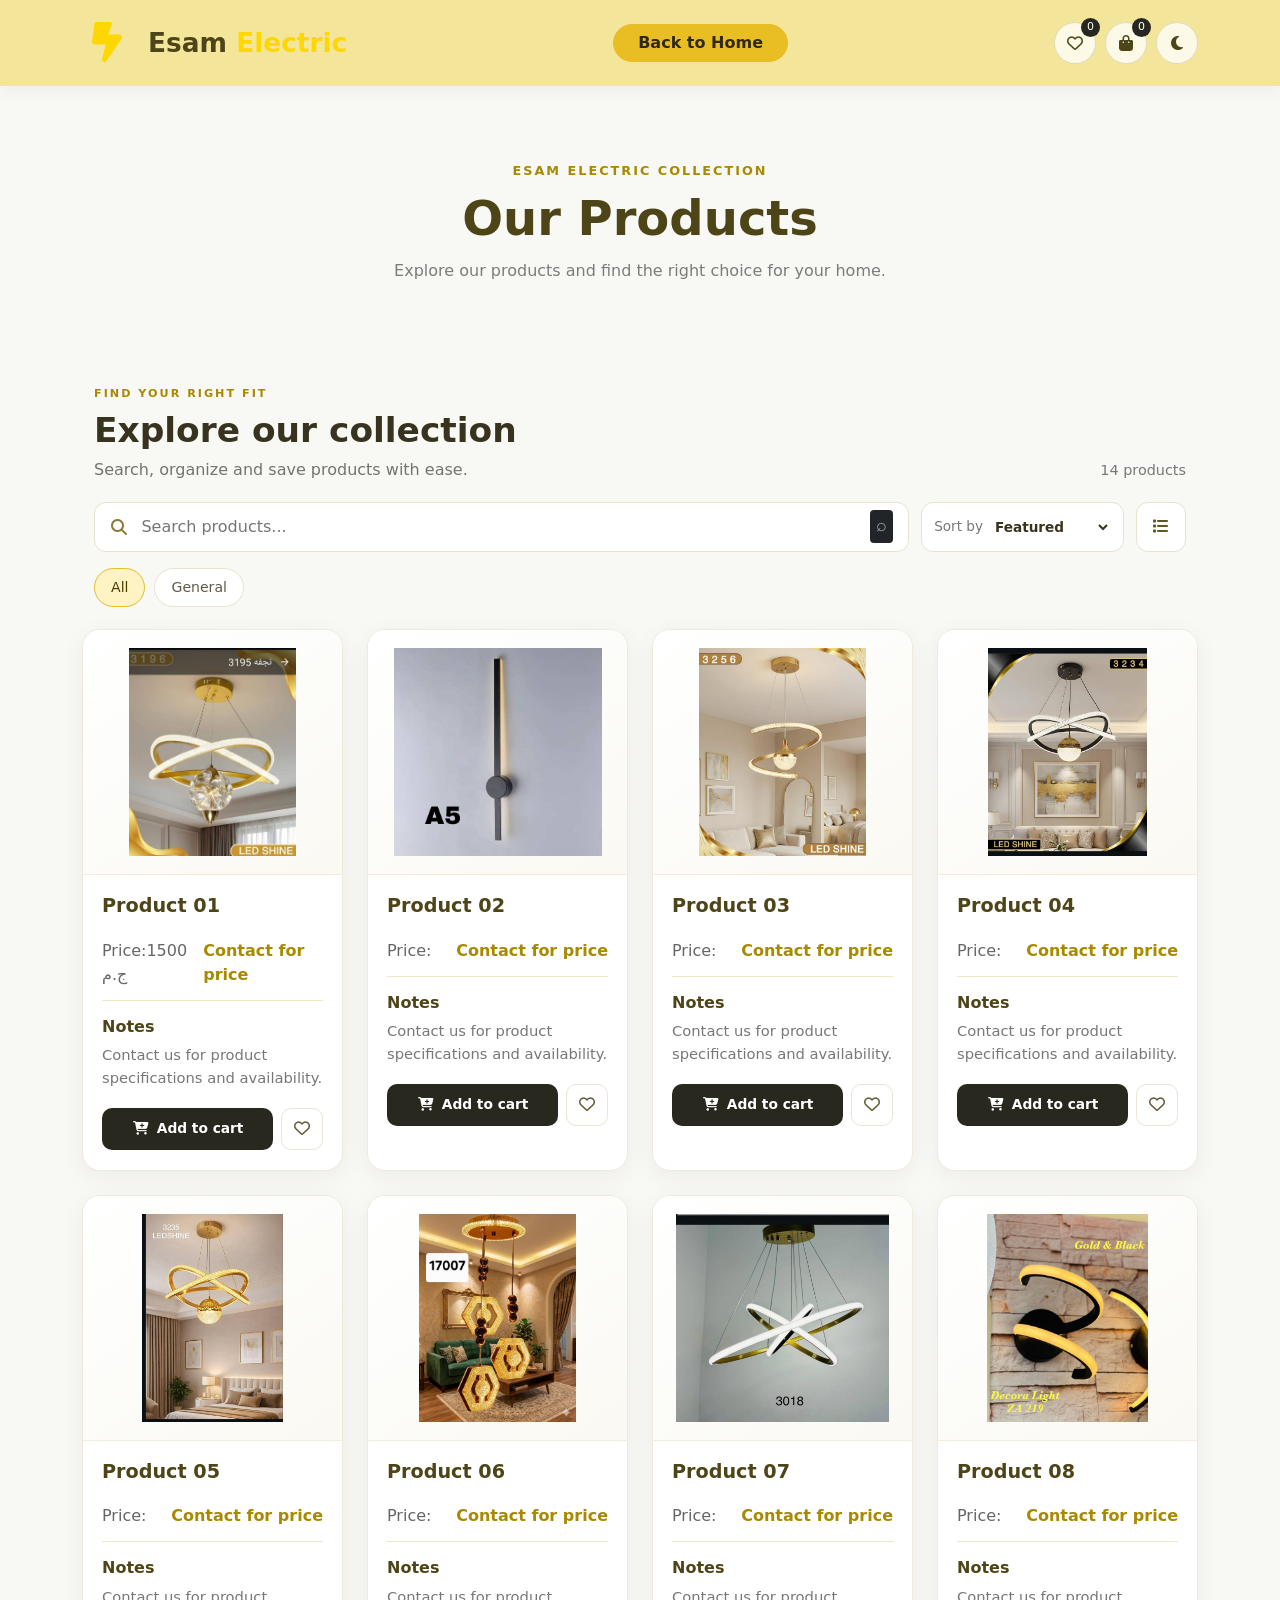
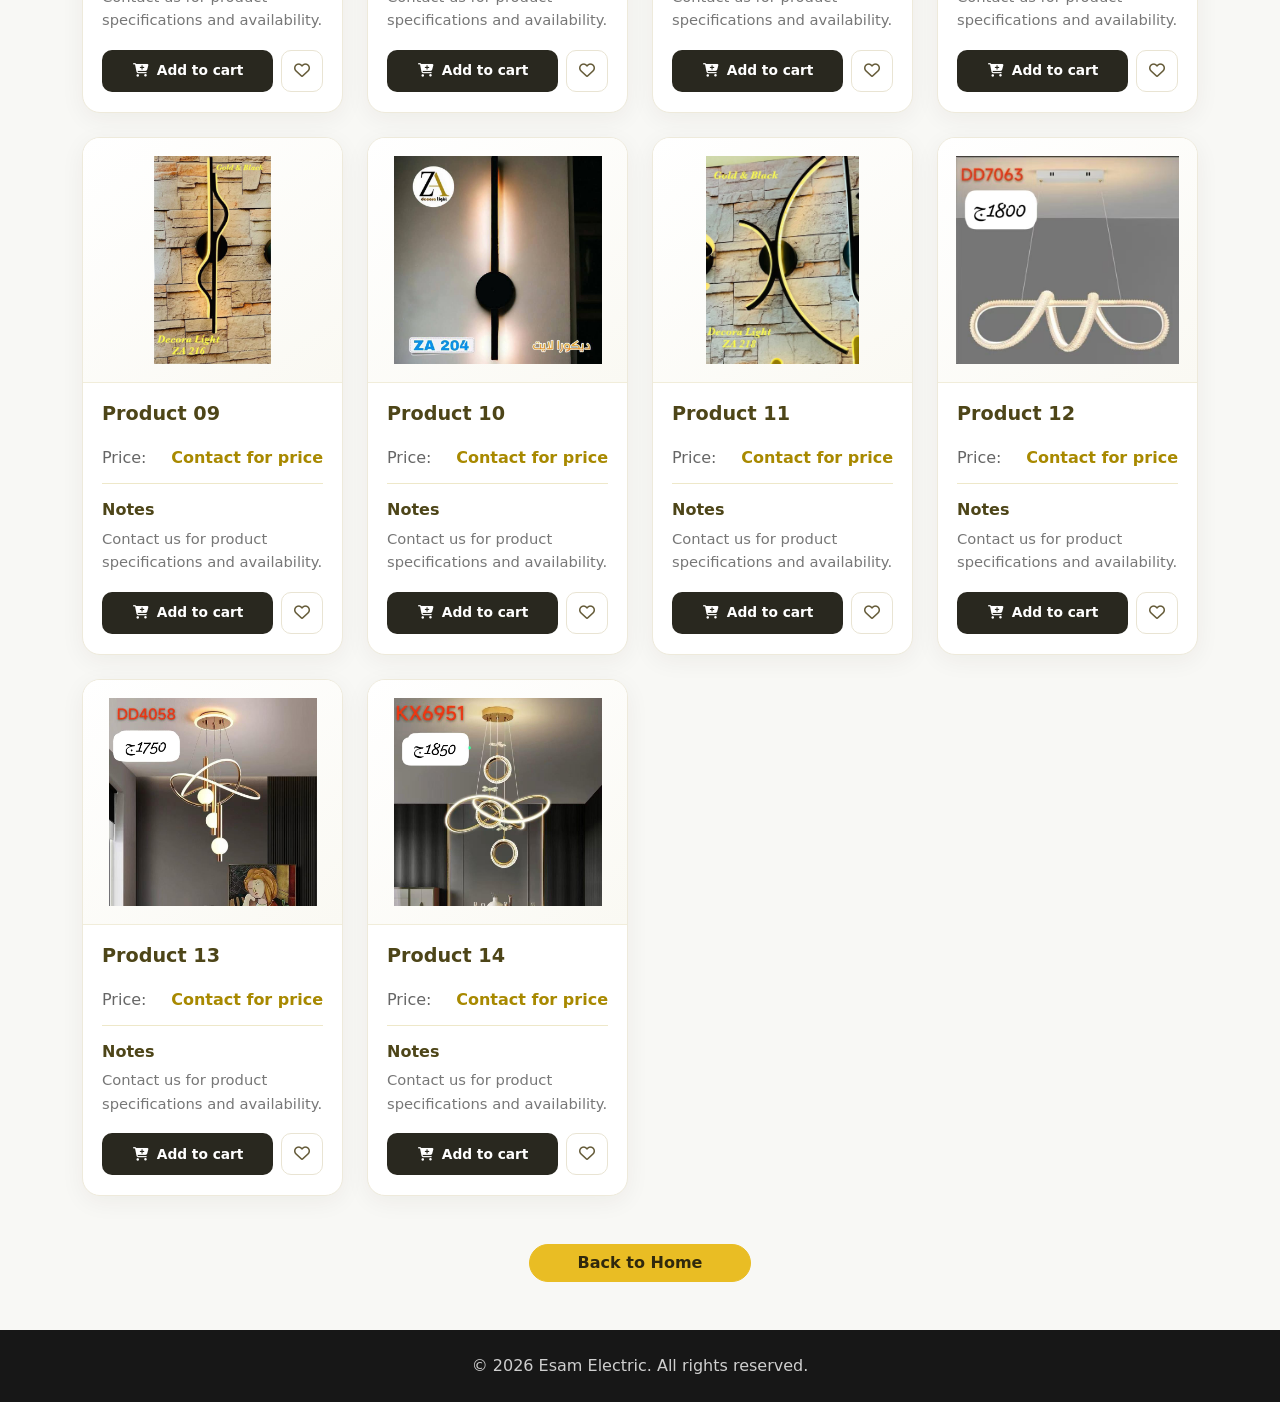
==== products.html @ c6c3c09d "Update product price for Product 01" ====
<!DOCTYPE html>

<html lang="en">

<head>
    <meta charset="utf-8" />
    <meta content="width=device-width, initial-scale=1.0" name="viewport" />
    <meta content="Browse the Esam Electric product collection. Search, sort, save and prepare an order enquiry."
        name="description" />
    <title>Products | Esam Electric</title>
    <link href="css/all.min.css" rel="stylesheet" />
    <link href="css/bootstrap.css" rel="stylesheet" />
    <link href="css/all.css" rel="stylesheet" />
    <link href="css/style.css" rel="stylesheet" />
    <link href="https://cdnjs.cloudflare.com/ajax/libs/font-awesome/6.5.0/css/all.min.css" rel="stylesheet" />
</head>

<body class="products-page">

    <nav class="navbar navbar-expand-lg">

        <div class="container">
            <a class="navbar-brand d-flex align-items-center" href="index.html">
                <i class="power fa-solid fa-bolt-lightning fa-2xl me-3"></i>
                <span class="brand-name">Esam <span class="electric">Electric</span></span>
            </a>
            <!-- بداية الزر (btn main-btn rounded-pill px-4 --><a class="btn main-btn rounded-pill px-4"
                href="index.html">Back to Home</a><!-- نهاية الزر (btn main-btn rounded-pill px-4 -->

        </div>

    </nav>

    <header class="products-header text-center">

        <div class="container">
            <p class="products-eyebrow">ESAM ELECTRIC COLLECTION</p>
            <h1>Our Products</h1>
            <p class="text-black-50 mb-0">Explore our products and find the right choice for your home.</p>

        </div>

    </header>

    <main class="container pb-5">

        <div class="row g-4">

            <div class="col-sm-6 col-lg-4 col-xl-3">

                <!-- بداية Product card: بطاقة منتج: تعرض صورة المنتج واسمه وتفاصيله، ومنها يستطيع العميل معاينة المنتج أو تنفيذ الإجراءات المتاحة له. -->
                <article class="product-card h-100">

                    <div class="product-image-wrap">

                        <img alt="Product 01" class="product-image" loading="lazy"
                            src="img/WhatsApp Image 2026-03-24 at 10.27.38 PM.jpeg" />


                    </div>

                    <div class="product-info">
                        <h2 class="product-name">Product 01</h2>
                        <p class="product-price"><span>Price:1500 ج.م</span> <strong>Contact for price</strong></p>

                        <div class="product-notes">
                            <h3>Notes</h3>
                            <p>Contact us for product specifications and availability.</p>

                        </div>

                    </div>

                </article><!-- نهاية Product card -->

            </div>

            <div class="col-sm-6 col-lg-4 col-xl-3">

                <!-- بداية Product card: بطاقة منتج: تعرض صورة المنتج واسمه وتفاصيله، ومنها يستطيع العميل معاينة المنتج أو تنفيذ الإجراءات المتاحة له. -->
                <article class="product-card h-100">

                    <div class="product-image-wrap">

                        <img alt="Product 02" class="product-image" loading="lazy"
                            src="img/WhatsApp Image 2026-03-24 at 10.27.39 PM.jpeg" />


                    </div>

                    <div class="product-info">
                        <h2 class="product-name">Product 02</h2>
                        <p class="product-price"><span>Price:</span> <strong>Contact for price</strong></p>

                        <div class="product-notes">
                            <h3>Notes</h3>
                            <p>Contact us for product specifications and availability.</p>

                        </div>

                    </div>

                </article><!-- نهاية Product card -->

            </div>

            <div class="col-sm-6 col-lg-4 col-xl-3">

                <!-- بداية Product card: بطاقة منتج: تعرض صورة المنتج واسمه وتفاصيله، ومنها يستطيع العميل معاينة المنتج أو تنفيذ الإجراءات المتاحة له. -->
                <article class="product-card h-100">

                    <div class="product-image-wrap">

                        <img alt="Product 03" class="product-image" loading="lazy"
                            src="img/WhatsApp Image 2026-03-24 at 10.27.43 PM.jpeg" />


                    </div>

                    <div class="product-info">
                        <h2 class="product-name">Product 03</h2>
                        <p class="product-price"><span>Price:</span> <strong>Contact for price</strong></p>

                        <div class="product-notes">
                            <h3>Notes</h3>
                            <p>Contact us for product specifications and availability.</p>

                        </div>

                    </div>

                </article><!-- نهاية Product card -->

            </div>

            <div class="col-sm-6 col-lg-4 col-xl-3">

                <!-- بداية Product card: بطاقة منتج: تعرض صورة المنتج واسمه وتفاصيله، ومنها يستطيع العميل معاينة المنتج أو تنفيذ الإجراءات المتاحة له. -->
                <article class="product-card h-100">

                    <div class="product-image-wrap">

                        <img alt="Product 04" class="product-image" loading="lazy"
                            src="img/WhatsApp Image 2026-03-24 at 10.27.44 PM (1).jpeg" />


                    </div>

                    <div class="product-info">
                        <h2 class="product-name">Product 04</h2>
                        <p class="product-price"><span>Price:</span> <strong>Contact for price</strong></p>

                        <div class="product-notes">
                            <h3>Notes</h3>
                            <p>Contact us for product specifications and availability.</p>

                        </div>

                    </div>

                </article><!-- نهاية Product card -->

            </div>

            <div class="col-sm-6 col-lg-4 col-xl-3">

                <!-- بداية Product card: بطاقة منتج: تعرض صورة المنتج واسمه وتفاصيله، ومنها يستطيع العميل معاينة المنتج أو تنفيذ الإجراءات المتاحة له. -->
                <article class="product-card h-100">

                    <div class="product-image-wrap">

                        <img alt="Product 05" class="product-image" loading="lazy"
                            src="img/WhatsApp Image 2026-03-24 at 10.27.44 PM.jpeg" />


                    </div>

                    <div class="product-info">
                        <h2 class="product-name">Product 05</h2>
                        <p class="product-price"><span>Price:</span> <strong>Contact for price</strong></p>

                        <div class="product-notes">
                            <h3>Notes</h3>
                            <p>Contact us for product specifications and availability.</p>

                        </div>

                    </div>

                </article><!-- نهاية Product card -->

            </div>

            <div class="col-sm-6 col-lg-4 col-xl-3">

                <!-- بداية Product card: بطاقة منتج: تعرض صورة المنتج واسمه وتفاصيله، ومنها يستطيع العميل معاينة المنتج أو تنفيذ الإجراءات المتاحة له. -->
                <article class="product-card h-100">

                    <div class="product-image-wrap">

                        <img alt="Product 06" class="product-image" loading="lazy"
                            src="img/WhatsApp Image 2026-03-24 at 10.27.45 PM.jpeg" />


                    </div>

                    <div class="product-info">
                        <h2 class="product-name">Product 06</h2>
                        <p class="product-price"><span>Price:</span> <strong>Contact for price</strong></p>

                        <div class="product-notes">
                            <h3>Notes</h3>
                            <p>Contact us for product specifications and availability.</p>

                        </div>

                    </div>

                </article><!-- نهاية Product card -->

            </div>

            <div class="col-sm-6 col-lg-4 col-xl-3">

                <!-- بداية Product card: بطاقة منتج: تعرض صورة المنتج واسمه وتفاصيله، ومنها يستطيع العميل معاينة المنتج أو تنفيذ الإجراءات المتاحة له. -->
                <article class="product-card h-100">

                    <div class="product-image-wrap">

                        <img alt="Product 07" class="product-image" loading="lazy"
                            src="img/WhatsApp Image 2026-03-24 at 10.27.47 PM.jpeg" />


                    </div>

                    <div class="product-info">
                        <h2 class="product-name">Product 07</h2>
                        <p class="product-price"><span>Price:</span> <strong>Contact for price</strong></p>

                        <div class="product-notes">
                            <h3>Notes</h3>
                            <p>Contact us for product specifications and availability.</p>

                        </div>

                    </div>

                </article><!-- نهاية Product card -->

            </div>

            <div class="col-sm-6 col-lg-4 col-xl-3">

                <!-- بداية Product card: بطاقة منتج: تعرض صورة المنتج واسمه وتفاصيله، ومنها يستطيع العميل معاينة المنتج أو تنفيذ الإجراءات المتاحة له. -->
                <article class="product-card h-100">

                    <div class="product-image-wrap">

                        <img alt="Product 08" class="product-image" loading="lazy"
                            src="img/WhatsApp Image 2026-03-24 at 10.27.49 PM.jpeg" />


                    </div>

                    <div class="product-info">
                        <h2 class="product-name">Product 08</h2>
                        <p class="product-price"><span>Price:</span> <strong>Contact for price</strong></p>

                        <div class="product-notes">
                            <h3>Notes</h3>
                            <p>Contact us for product specifications and availability.</p>

                        </div>

                    </div>

                </article><!-- نهاية Product card -->

            </div>

            <div class="col-sm-6 col-lg-4 col-xl-3">

                <!-- بداية Product card: بطاقة منتج: تعرض صورة المنتج واسمه وتفاصيله، ومنها يستطيع العميل معاينة المنتج أو تنفيذ الإجراءات المتاحة له. -->
                <article class="product-card h-100">

                    <div class="product-image-wrap">

                        <img alt="Product 09" class="product-image" loading="lazy"
                            src="img2/WhatsApp Image 2026-04-14 at 8.00.44 PM.jpeg" />


                    </div>

                    <div class="product-info">
                        <h2 class="product-name">Product 09</h2>
                        <p class="product-price"><span>Price:</span> <strong>Contact for price</strong></p>

                        <div class="product-notes">
                            <h3>Notes</h3>
                            <p>Contact us for product specifications and availability.</p>

                        </div>

                    </div>

                </article><!-- نهاية Product card -->

            </div>

            <div class="col-sm-6 col-lg-4 col-xl-3">

                <!-- بداية Product card: بطاقة منتج: تعرض صورة المنتج واسمه وتفاصيله، ومنها يستطيع العميل معاينة المنتج أو تنفيذ الإجراءات المتاحة له. -->
                <article class="product-card h-100">

                    <div class="product-image-wrap">

                        <img alt="Product 10" class="product-image" loading="lazy"
                            src="img2/WhatsApp Image 2026-04-14 at 8.00.45 PM.jpeg" />


                    </div>

                    <div class="product-info">
                        <h2 class="product-name">Product 10</h2>
                        <p class="product-price"><span>Price:</span> <strong>Contact for price</strong></p>

                        <div class="product-notes">
                            <h3>Notes</h3>
                            <p>Contact us for product specifications and availability.</p>

                        </div>

                    </div>

                </article><!-- نهاية Product card -->

            </div>

            <div class="col-sm-6 col-lg-4 col-xl-3">

                <!-- بداية Product card: بطاقة منتج: تعرض صورة المنتج واسمه وتفاصيله، ومنها يستطيع العميل معاينة المنتج أو تنفيذ الإجراءات المتاحة له. -->
                <article class="product-card h-100">

                    <div class="product-image-wrap">

                        <img alt="Product 11" class="product-image" loading="lazy"
                            src="img2/WhatsApp Image 2026-04-14 at 8.00.46 PM.jpeg" />


                    </div>

                    <div class="product-info">
                        <h2 class="product-name">Product 11</h2>
                        <p class="product-price"><span>Price:</span> <strong>Contact for price</strong></p>

                        <div class="product-notes">
                            <h3>Notes</h3>
                            <p>Contact us for product specifications and availability.</p>

                        </div>

                    </div>

                </article><!-- نهاية Product card -->

            </div>

            <div class="col-sm-6 col-lg-4 col-xl-3">

                <!-- بداية Product card: بطاقة منتج: تعرض صورة المنتج واسمه وتفاصيله، ومنها يستطيع العميل معاينة المنتج أو تنفيذ الإجراءات المتاحة له. -->
                <article class="product-card h-100">

                    <div class="product-image-wrap">

                        <img alt="Product 12" class="product-image" loading="lazy"
                            src="img2/WhatsApp Image 2026-04-24 at 6.48.44 PM.jpeg" />


                    </div>

                    <div class="product-info">
                        <h2 class="product-name">Product 12</h2>
                        <p class="product-price"><span>Price:</span> <strong>Contact for price</strong></p>

                        <div class="product-notes">
                            <h3>Notes</h3>
                            <p>Contact us for product specifications and availability.</p>

                        </div>

                    </div>

                </article><!-- نهاية Product card -->

            </div>

            <div class="col-sm-6 col-lg-4 col-xl-3">

                <!-- بداية Product card: بطاقة منتج: تعرض صورة المنتج واسمه وتفاصيله، ومنها يستطيع العميل معاينة المنتج أو تنفيذ الإجراءات المتاحة له. -->
                <article class="product-card h-100">

                    <div class="product-image-wrap">

                        <img alt="Product 13" class="product-image" loading="lazy"
                            src="img2/WhatsApp Image 2026-04-24 at 6.48.45 PM.jpeg" />


                    </div>

                    <div class="product-info">
                        <h2 class="product-name">Product 13</h2>
                        <p class="product-price"><span>Price:</span> <strong>Contact for price</strong></p>

                        <div class="product-notes">
                            <h3>Notes</h3>
                            <p>Contact us for product specifications and availability.</p>

                        </div>

                    </div>

                </article><!-- نهاية Product card -->

            </div>

            <div class="col-sm-6 col-lg-4 col-xl-3">

                <!-- بداية Product card: بطاقة منتج: تعرض صورة المنتج واسمه وتفاصيله، ومنها يستطيع العميل معاينة المنتج أو تنفيذ الإجراءات المتاحة له. -->
                <article class="product-card h-100">

                    <div class="product-image-wrap">

                        <img alt="Product 14" class="product-image" loading="lazy"
                            src="img2/WhatsApp Image 2026-04-24 at 6.48.46 PM.jpeg" />


                    </div>

                    <div class="product-info">
                        <h2 class="product-name">Product 14</h2>
                        <p class="product-price"><span>Price:</span> <strong>Contact for price</strong></p>

                        <div class="product-notes">
                            <h3>Notes</h3>
                            <p>Contact us for product specifications and availability.</p>

                        </div>

                    </div>

                </article><!-- نهاية Product card -->

            </div>

        </div>

        <div class="text-center mt-5">
            <!-- START Button: btn main-btn rounded-pill px-5 --><a class="btn main-btn rounded-pill px-5"
                href="index.html">Back to
                Home</a><!-- END Button: btn main-btn rounded-pill px-5): زر الرجوع إلى الصفحة الرئيسية.) -->

        </div>

    </main>

    <footer class="products-footer text-center py-4">
        <p class="mb-0">© 2026 Esam Electric. All rights reserved.</p>

    </footer>
    <script src="js/store-config.js"></script>
    <script src="js/script.js"></script>
</body>

</html>
---- css/style.css ----
/* PROJECT STYLE GUIDE
   ملف التنسيقات الرئيسي للموقع.
   - ألوان وخطوط عامة: ابحث عن :root و body.
   - كل مجموعة selectors تالية تنسق الجزء الموضح في التعليق السابق لها.
   - تعديلات المقاسات والشاشات المختلفة موجودة داخل قواعد @media في نهاية الملف غالباً.
   - اترك ملفات Bootstrap كما هي، وضع تعديلات المشروع هنا لتسهيل صيانتها.
*/

.electric
{
   
    color: gold;
}
.body
{
    height: 1000vh;
}
/* NAVBAR: تنسيق شريط التنقل والقائمة */
.navbar
{
    background-color: rgb(243, 230, 155);
    padding: 12px 0;
}
.navbar .container-fluid {
    align-items: center;
}
.navbar h1 {
    margin-bottom: 0;
}

.hero-brand .power {
    color: gold;
}

.hero-brand h1 {
    color: rgb(77, 69, 24);
    font-size: 2rem;
    font-weight: 700;
}
.navbar .nav-item .nav-link
{
    color:rgb(77, 69, 24);
    
}
.navbar .nav-item .nav-link:focus,
.navbar .nav-item .nav-link:hover
{
    color: goldenrod;
   
}
.power
{
    color: gold;
}
.searchicon
{
    color:  rgb(77, 69, 24);;
}
.btn
{
    background-color: gold;
    color: rgb(77, 69, 24);
}
.section1
{
    height: 400px;
    background-color:#e9ecef;
}
/* HERO: واجهة الترحيب الرئيسية */
.samartHome
{
    
}
.main-title::after{
content: ' ';
width: 120px;
height: 2px;
background-color: gold;
position: absolute;
bottom: -20px;
left:50%;
transform: translateX(-50%);
}
.section3 .icon-holder {
    height: 200px;
}

.section3 .icon-holder .number,
.section3 .icon-holder .icon {
    left: 50%;
    transform: translateX(-50%);
}

.section3 .icon-holder .number {
    font-size: 12rem;
    color: #eff7fa;
    z-index: 1;
}

.section3 .icon-holder .icon {
    z-index: 2;
    color: gold;
}
.section3 h4{
    color: gold;
}
.work
{
    background-color:whitesmoke;
}
.work ul li a {
    text-decoration: none;
    color: black;
    padding: 10px 20px;
    display: inline-block;
    border-radius: 20px;
    transition: 0.3s;
}

.work ul li a:hover,
.work ul li a:focus {
    background-color: gold;
    color: black;
}
.work .box
{
    padding: 5px;
    overflow: hidden;
    position: relative;
    
}
.work .box img {
    width: 50%;
    height: auto;
}
.work .box::before
{
    content: attr(data-work);
    position: absolute;
    width: calc(100% - 10px);
    height:calc(100% - 10px) ;
    background-color:rgba(255, 217, 0, 0.608) ;
    display: flex;
    justify-content: center;
    align-items: center;
    font-weight: bold;
    color: white;
    font-size: 1.5rem;
    transition: 0.3s;
    transform:translateX(calc(-100% - 5px)) ;
}
.work .box:hover::before
{
    transform:translateX(0) ;
}
.readMore .btn
{
    width: 200px;
}
.stuff .description
{
max-width: 500px;
}
/* OUR TEAM: قسم فريق العمل وكروت الأعضاء */
.ourTeam {
    background: linear-gradient(180deg, #f7f8fa 0%, #e9ecef 100%);
}
.team-eyebrow {
    display: inline-block;
    margin-bottom: 12px;
    color: #9a7b00;
    font-size: .75rem;
    font-weight: 800;
    letter-spacing: 2px;
}
.ourTeam h2 { color: #292929; font-size: clamp(1.8rem, 4vw, 2.5rem); }
.team-intro { max-width: 620px; margin-left: auto; margin-right: auto; }
/* TEAM CARD: تفاصيل بطاقة كل عضو في الفريق */
.team-card {
    overflow: hidden;
    height: 100%;
    background: #fff;
    border: 1px solid rgba(77, 69, 24, .10);
    border-radius: 20px;
    box-shadow: 0 12px 35px rgba(20, 25, 35, .08);
    transition: transform .25s ease, box-shadow .25s ease;
}
.team-card:hover { transform: translateY(-6px); box-shadow: 0 18px 42px rgba(20, 25, 35, .13); }
.team-photo-wrap { height: 230px; display: flex; align-items: center; justify-content: center; padding: 22px 22px 0; background: linear-gradient(135deg, #fff8d8, #f1f3f5); }
.team-photo { width: 178px; height: 178px; object-fit: cover; object-position: center top; border: 6px solid #fff; border-radius: 50%; box-shadow: 0 6px 22px rgba(0,0,0,.12); }
.team-card-body { padding: 24px 24px 28px; }
.team-role { display: inline-block; margin-bottom: 10px; color: #9a7b00; font-size: .68rem; font-weight: 800; letter-spacing: 1.3px; }
.team-card h3 { margin: 0 0 10px; color: #252525; font-size: 1.45rem; font-weight: 750; }
.team-card p { min-height: 48px; margin: 0 auto 20px; color: #747982; line-height: 1.7; font-size: .94rem; }
.team-whatsapp-btn { display: inline-flex; align-items: center; justify-content: center; gap: 9px; width: 100%; max-width: 245px; padding: 12px 18px; border-radius: 999px; background: #20b85a; color: #fff; font-weight: 700; text-decoration: none; transition: background .2s ease, transform .2s ease; }
.team-whatsapp-btn:hover, .team-whatsapp-btn:focus { background: #159447; color: #fff; transform: translateY(-2px); }
.team-whatsapp-btn i { font-size: 1.15rem; }
/* RESPONSIVE RULES: قواعد تغيير التخطيط والمقاسات حسب حجم الشاشة */
@media (max-width: 575.98px) {
    .team-photo-wrap { height: 205px; }
    .team-photo { width: 155px; height: 155px; }
    .team-card-body { padding: 21px 18px 24px; }
    .team-card p { min-height: 0; }
}
.project
{
    background-color: #eff7fa;
}
.project span
{
   color: gold;
}
/* FOOTER: تنسيق تذييل الموقع */
.footer
{
    background-color: black;
}
.links ul li a {
    text-decoration: none;
    color: #7e7e86;
    padding: 10px 20px;
    display: inline-block;
    border-radius: 20px;
    transition: 0.3s;
}
.links ul li a:hover,
.links ul li a:focus {
    background-color: gold;
    color: black;
}

/* Products page */
.products-page {
    min-height: 100vh;
    background: #f8f8f5;
}
.products-page .navbar {
    background: #f3e69b;
    padding: 18px 0;
}
.products-page .navbar-brand {
    color: rgb(77, 69, 24);
    text-decoration: none;
}
.products-page .brand-name {
    font-size: 1.65rem;
    font-weight: 700;
}
.products-header {
    padding: 75px 0 55px;
}
.products-eyebrow {
    color: #a88900;
    font-size: .8rem;
    font-weight: 700;
    letter-spacing: 2px;
    margin-bottom: 10px;
}
.products-header h1 {
    color: #4d4518;
    font-size: clamp(2rem, 5vw, 3rem);
    font-weight: 700;
    margin-bottom: 12px;
}
/* PRODUCT CARDS: شكل كارت المنتج والصورة والمعلومات */
.product-card {
    overflow: hidden;
    background: #fff;
    border: 1px solid #eee8c9;
    border-radius: 16px;
    box-shadow: 0 5px 18px rgba(77, 69, 24, .07);
    transition: transform .25s ease, box-shadow .25s ease;
}
.product-card:hover {
    transform: translateY(-5px);
    box-shadow: 0 12px 25px rgba(77, 69, 24, .13);
}
.product-image-wrap {
    height: 235px;
    display: flex;
    align-items: center;
    justify-content: center;
    padding: 12px;
    background: #fff;
    border-bottom: 1px solid #f1edda;
}
.product-image {
    width: 100%;
    height: 100%;
    object-fit: contain;
}
.product-info {
    padding: 20px;
}
.product-name {
    color: #4d4518;
    font-size: 1.2rem;
    font-weight: 700;
    margin-bottom: 15px;
}
.product-price {
    display: flex;
    justify-content: space-between;
    gap: 10px;
    padding-bottom: 13px;
    border-bottom: 1px solid #eee8c9;
    color: #666;
}
.product-price strong {
    color: #a88900;
}
.product-notes h3 {
    color: #4d4518;
    font-size: 1rem;
    font-weight: 700;
    margin-bottom: 7px;
}
.product-notes p {
    color: #777;
    font-size: .92rem;
    line-height: 1.6;
    margin-bottom: 0;
    min-height: 45px;
}
.products-footer {
    color: #cfcfcf;
    background: #171717;
}
@media (max-width: 575.98px) {
    .products-header { padding: 55px 0 40px; }
    .product-image-wrap { height: 220px; }
}


/* Keep the homepage products section visible below the fixed navbar. */
#Home {
    scroll-margin-top: 105px;
}


/* Footer social contact buttons */
.footer-social-buttons {
    display: flex;
    flex-direction: column;
    align-items: center;
    gap: 12px;
    margin-left: 3rem;
}
.footer-social-button {
    width: 250px;
    min-height: 48px;
    display: flex;
    align-items: center;
    justify-content: center;
    gap: 10px;
    padding: 10px 16px;
    border-radius: 999px;
    color: #fff;
    font-weight: 600;
    text-decoration: none;
    text-transform: uppercase;
    transition: filter .2s ease, transform .2s ease;
}
.footer-social-button:hover,
.footer-social-button:focus {
    color: #fff;
    filter: brightness(.92);
    transform: translateY(-1px);
}
.facebook-button { background-color: #1877F2; }
.whatsapp-button { background-color: #25D366; }
@media (max-width: 767.98px) {
    .footer-social-buttons { margin-left: 0; align-items: center; }
}


/* Electrical Man directory tables */
/* ELECTRICIAN DIRECTORY: جدول دليل الكهربائيين */
.electrical-directory-section {
    background: linear-gradient(180deg, #fffdf2 0%, #f7f8fa 100%);
}
.directory-heading h1,
.directory-heading h2 {
    color: #4d4518;
    font-weight: 800;
    margin: 10px 0;
}
.directory-heading h1 { font-size: clamp(2rem, 5vw, 2.8rem); }
.directory-heading h2 { font-size: clamp(1.8rem, 4vw, 2.4rem); }
.directory-heading p { color: #777; margin-bottom: 0; }
.directory-kicker {
    display: inline-block;
    color: #a88900;
    font-size: .76rem;
    font-weight: 800;
    letter-spacing: 1.8px;
}
.directory-table-wrap {
    max-width: 1000px;
    margin: 0 auto;
    overflow: hidden;
    background: #fff;
    border: 1px solid #eee6bf;
    border-radius: 16px;
    box-shadow: 0 10px 28px rgba(77, 69, 24, .08);
}
.electrical-table { min-width: 650px; }
.electrical-table thead th {
    padding: 17px 22px;
    background: #4d4518;
    color: #fff;
    border: 0;
    font-size: .9rem;
    letter-spacing: .4px;
}
.electrical-table tbody td {
    padding: 16px 22px;
    color: #555;
    border-color: #f0eddc;
    vertical-align: middle;
}
.electrical-table tbody tr:nth-child(even) { background: #fffdf4; }
.electrical-table tbody tr:hover { background: #fff8d9; }
.person-name { color: #4d4518; font-weight: 700; white-space: nowrap; }
.person-name i { color: #c5a500; margin-right: 8px; }
.phone-value { color: #333; font-weight: 700; font-variant-numeric: tabular-nums; white-space: nowrap; }
.copy-number {
    margin-left: 10px;
    padding: 5px 10px;
    border: 1px solid #eadb86;
    border-radius: 20px;
    background: #fff9dc;
    color: #75620b;
    font-size: .76rem;
    font-weight: 700;
    white-space: nowrap;
    transition: .2s ease;
}
.copy-number:hover { background: #f3e69b; }
.address-icon { color: #c5a500; margin-right: 7px; }
.directory-order-button {
    min-width: 190px;
    padding: 11px 24px;
    background: #d9b900;
    color: #3f3813;
    font-weight: 800;
    transition: .2s ease;
}
.directory-order-button:hover,
.directory-order-button:focus { background: #4d4518; color: #fff; }
.directory-navbar { background: #f3e69b; padding: 15px 0; }
.directory-brand { color: #4d4518; font-size: 1.4rem; font-weight: 800; text-decoration: none; }
.directory-brand i, .directory-brand span { color: #a88900; }
.directory-back-link { color: #4d4518; text-decoration: none; font-weight: 700; }
.directory-back-link:hover { color: #9a7d00; }
.directory-note { color: #888; font-size: .88rem; }
#ElectricalMan { scroll-margin-top: 90px; }
@media (max-width: 575.98px) {
    .electrical-table thead th, .electrical-table tbody td { padding: 13px 15px; }
    .directory-brand { font-size: 1.15rem; }
    .directory-back-link { font-size: .85rem; }
}

/* Product image preview and download */
.product-card { cursor: zoom-in; }
.product-card:focus-visible {
    outline: 3px solid #d9b900;
    outline-offset: 4px;
}
.image-preview-modal {
    position: fixed;
    inset: 0;
    z-index: 99999;
    display: none;
    align-items: center;
    justify-content: center;
    padding: 70px 20px 24px;
    background: rgba(15, 15, 15, .92);
}
.image-preview-modal.is-open { display: flex; }
.image-preview-content {
    position: relative;
    width: min(100%, 1100px);
    height: 100%;
    max-height: 88vh;
    display: flex;
    flex-direction: column;
    align-items: center;
    justify-content: center;
    gap: 14px;
}
.image-preview-modal img {
    display: block;
    flex: 1 1 auto;
    min-height: 0;
    max-width: 100%;
    max-height: calc(88vh - 85px);
    width: auto;
    height: auto;
    object-fit: contain;
    border-radius: 10px;
    background: #fff;
    box-shadow: 0 15px 50px rgba(0, 0, 0, .35);
}
.image-preview-actions {
    flex: 0 0 auto;
    display: flex;
    justify-content: center;
    width: 100%;
}
.image-preview-download {
    display: inline-flex;
    align-items: center;
    justify-content: center;
    gap: 8px;
    min-height: 46px;
    padding: 10px 24px;
    border: 0;
    border-radius: 25px;
    background: #f3e69b;
    color: #4d4518;
    font-weight: 800;
    cursor: pointer;
}
.image-preview-download:hover { background: #e7d36a; }
.image-preview-download:disabled { opacity: .7; cursor: wait; }
.image-preview-close {
    position: fixed;
    top: 18px;
    right: 22px;
    z-index: 100000;
    width: 48px;
    height: 48px;
    border: 2px solid #fff;
    border-radius: 50%;
    background: #252525;
    color: #fff;
    font-size: 30px;
    line-height: 1;
    cursor: pointer;
}
.image-preview-close:hover { background: #555; }
body.image-preview-active { overflow: hidden; }
@media (max-width: 575.98px) {
    .image-preview-modal { padding: 76px 12px 18px; }
    .image-preview-content { max-height: 88vh; }
    .image-preview-modal img { max-height: calc(88vh - 90px); }
    .image-preview-close { top: 12px; right: 12px; width: 44px; height: 44px; }
    .image-preview-download { min-height: 44px; padding: 9px 20px; }
}

/* ===== Esam Electric storefront experience ===== */
:root { --ee-gold:#e9bd24; --ee-ink:#25251f; --ee-muted:#74746d; --ee-paper:#fbfaf6; --ee-line:#ece8d8; --ee-shadow:0 14px 38px rgba(38,35,20,.09); }
html { scroll-behavior:smooth; scroll-padding-top:90px; }
body { color:var(--ee-ink); }
.navbar { z-index:1030; box-shadow:0 3px 18px rgba(0,0,0,.06); }
.navbar .container-fluid { padding-left:clamp(16px,4vw,58px); padding-right:clamp(16px,4vw,58px); }
.navbar .nav-link { font-weight:600; }
.samartHome { min-height:460px; padding:100px 20px 55px; background:radial-gradient(circle at 80% 25%,rgba(255,215,75,.28),transparent 30%),linear-gradient(135deg,#f8f6e9,#e9ecef 65%,#f8f2d7)!important; }
.samartHome h2 { font-size:clamp(2.2rem,6vw,4.5rem); font-weight:800; letter-spacing:-2px; }
.samartHome h6 { color:#68634a; font-size:1rem; margin:18px 0 24px; }
.main-btn,.directory-order-button { background:var(--ee-gold)!important; border-color:var(--ee-gold)!important; color:#30290d!important; font-weight:700; transition:transform .2s,box-shadow .2s; }
.main-btn:hover,.directory-order-button:hover { transform:translateY(-2px); box-shadow:0 8px 20px rgba(201,160,0,.2); }
.ee-header-actions { display:flex; align-items:center; gap:9px; margin-left:16px; }
.ee-header-btn { position:relative; width:42px;height:42px;border:1px solid rgba(77,69,24,.16);border-radius:50%;background:rgba(255,255,255,.75);color:#4d4518;display:grid;place-items:center;font-size:1rem; }
.ee-header-btn:hover { background:#fff1b8; }
.ee-header-btn span { position:absolute;right:-5px;top:-5px;min-width:19px;height:19px;padding:0 4px;border-radius:20px;background:#28271f;color:#fff;font-size:11px;display:grid;place-items:center; }
.ee-catalog-tools { padding-top:42px;padding-bottom:22px; }
.ee-tools-heading { display:flex;justify-content:space-between;align-items:end;gap:20px;margin-bottom:20px; }
.ee-kicker { color:#a88900;font-size:.7rem;font-weight:800;letter-spacing:2px; }
.ee-tools-heading h2 { color:#37331e;font-size:clamp(1.55rem,3vw,2.15rem);font-weight:800;margin:6px 0; }
.ee-tools-heading p { color:var(--ee-muted);margin:0; }
.ee-results-count { color:#777;font-size:.9rem;white-space:nowrap; }
.ee-tools-row { display:flex;gap:12px;align-items:center; }
.ee-search-box { display:flex;align-items:center;gap:11px;flex:1;min-width:0;padding:0 15px;height:50px;border:1px solid #e8e3cf;border-radius:12px;background:#fff;color:#8a7b36; }
.ee-search-box input { width:100%;border:0;outline:0;background:transparent;color:#25251f; }
.ee-search-box kbd { color:#aaa;font-size:1.1rem; }
.ee-sort-box { display:flex;align-items:center;gap:8px;height:50px;padding:0 12px;border:1px solid #e8e3cf;border-radius:12px;background:#fff;color:#777;font-size:.85rem; }
.ee-sort-box select { border:0;outline:0;background:transparent;color:#37331e;font-weight:600; }
.ee-view-toggle { height:50px;width:50px;border:1px solid #e8e3cf;border-radius:12px;background:#fff;color:#65571d; }
.ee-category-chips { display:flex;flex-wrap:wrap;gap:9px;margin-top:16px; }
.ee-chip { border:1px solid #e8e3cf;background:#fff;color:#5f5a46;padding:8px 16px;border-radius:30px;font-size:.88rem;transition:.2s; }
.ee-chip:hover,.ee-chip.is-active { border-color:#e4bd31;background:#fff3c4;color:#4d3d00; }
.ee-hidden { display:none!important; }
.ee-empty-state { padding:55px 15px;text-align:center;color:#777; }.ee-empty-state i {font-size:2rem;color:#c5a322}.ee-empty-state h3 {color:#38351f;margin:12px 0 6px}
.product-card { height:100%;border:1px solid #eeeadb;border-radius:18px;box-shadow:0 6px 24px rgba(51,45,18,.055);transition:transform .25s,box-shadow .25s; }
.product-card:hover { transform:translateY(-6px);box-shadow:0 16px 36px rgba(51,45,18,.12); }
.product-image-wrap { height:245px;background:linear-gradient(145deg,#fff,#faf9f3);padding:18px; }
.product-image { cursor:zoom-in;transition:transform .3s; }.product-card:hover .product-image {transform:scale(1.035)}
.product-info { padding:18px 19px 20px; }.product-name { line-height:1.35;min-height:1.6em; }.product-price { margin-top:12px; }.product-notes p { min-height:48px; }
.ee-product-actions { display:flex;align-items:center;gap:8px;margin-top:17px; }
.ee-add-cart { flex:1;min-height:42px;border:0;border-radius:10px;background:#29281f;color:#fff;font-weight:700;font-size:.86rem;display:flex;justify-content:center;align-items:center;gap:8px;transition:.2s; }
.ee-add-cart:hover { background:#b28b0b;color:#fff; }
.ee-favorite,.ee-edit-product { width:42px;height:42px;border:1px solid #e9e4d3;border-radius:10px;background:#fff;color:#655b39; }
.ee-favorite.is-favorite { color:#d34c55;background:#fff0f1;border-color:#f5c9cc; }.ee-edit-product { display:none; }.ee-admin-tools.is-open ~ .ee-edit-product { display:block; }
.ee-list-view { display:flex;flex-direction:column;gap:14px; }.ee-list-view > [class*="col-"] {width:100%;}.ee-list-view .product-card {display:grid;grid-template-columns:minmax(160px,260px) 1fr;}.ee-list-view .product-image-wrap {height:100%;min-height:210px;border:0;border-right:1px solid #f1edda;}.ee-list-view .product-notes p {min-height:0;}
.ee-toast { position:fixed;z-index:3000;left:50%;bottom:24px;transform:translate(-50%,20px);opacity:0;pointer-events:none;background:#26251e;color:#fff;padding:12px 18px;border-radius:12px;box-shadow:var(--ee-shadow);font-size:.9rem;transition:.25s;max-width:calc(100vw - 30px);text-align:center; }.ee-toast.is-visible {opacity:1;transform:translate(-50%,0)}
.ee-drawer {position:fixed;inset:0;z-index:2500;visibility:hidden;pointer-events:none;}.ee-drawer.is-open {visibility:visible;pointer-events:auto}.ee-drawer-backdrop {position:absolute;inset:0;background:rgba(17,17,13,.48);opacity:0;transition:.25s}.ee-drawer.is-open .ee-drawer-backdrop {opacity:1}.ee-drawer-panel {position:absolute;right:0;top:0;height:100%;width:min(440px,100%);background:#fff;display:flex;flex-direction:column;padding:25px;transform:translateX(105%);transition:transform .28s;box-shadow:-15px 0 40px rgba(0,0,0,.12)}.ee-drawer.is-open .ee-drawer-panel {transform:translateX(0)}
.ee-drawer-head {display:flex;justify-content:space-between;align-items:center;padding-bottom:20px;border-bottom:1px solid var(--ee-line)}.ee-drawer-title {margin:5px 0 0;font-size:1.6rem;font-weight:800;color:#302e22}.ee-drawer-close,.ee-preview-close {width:42px;height:42px;border:0;border-radius:50%;background:#f4f1e6;font-size:1.7rem;line-height:1;color:#38351f}.ee-drawer-items {overflow:auto;flex:1;padding:12px 0}.ee-cart-item {display:flex;gap:14px;padding:14px 0;border-bottom:1px solid #f0eee5}.ee-cart-item img {width:86px;height:86px;object-fit:contain;background:#faf9f5;border-radius:10px}.ee-cart-details {flex:1;min-width:0;display:flex;flex-direction:column;gap:7px}.ee-cart-details strong {color:#33301f}.ee-cart-details>span {font-size:.86rem;color:#777}.ee-quantity {display:flex;align-items:center;gap:13px;margin-top:3px}.ee-quantity button {width:27px;height:27px;border:1px solid #e5dfc8;border-radius:7px;background:#fff}.ee-mini-action {align-self:flex-start;border:0;background:none;color:#967400;padding:3px 0;font-weight:700}.ee-drawer-empty {text-align:center;padding:55px 10px;color:#888}.ee-drawer-empty i {font-size:2.5rem;color:#d4b43a}.ee-drawer-empty h3 {font-size:1.15rem;color:#343124;margin-top:15px}.ee-drawer-footer {border-top:1px solid var(--ee-line);padding-top:17px}.ee-drawer-footer.is-empty {display:none}.ee-drawer-total {display:flex;justify-content:space-between;margin-bottom:14px}.ee-copy-order {width:100%;padding:13px;border:0;border-radius:10px;background:#e8bd28;color:#332b0e;font-weight:800}.ee-clear-cart {width:100%;margin-top:8px;padding:9px;border:1px solid #eee8d5;border-radius:10px;background:#fff;color:#766d54}.ee-drawer-footer p {font-size:.75rem;color:#999;text-align:center;margin:12px 0 0}
.ee-preview-modal {position:fixed;inset:0;z-index:2600;display:none;align-items:center;justify-content:center;padding:22px}.ee-preview-modal.is-open {display:flex}.ee-preview-backdrop {position:absolute;inset:0;background:rgba(15,15,12,.82);backdrop-filter:blur(5px)}.ee-preview-dialog {position:relative;z-index:1;width:min(1000px,100%);max-height:calc(100dvh - 44px);overflow:auto;display:grid;grid-template-columns:minmax(0,1.25fr) minmax(260px,.75fr);background:#fff;border-radius:20px;box-shadow:0 25px 80px rgba(0,0,0,.3)}.ee-preview-close {position:absolute;z-index:3;right:13px;top:13px;width:44px;height:44px;background:#29281f;color:#fff;font-size:1.8rem}.ee-preview-image-wrap {min-height:420px;max-height:calc(100dvh - 44px);display:grid;place-items:center;padding:45px 25px;background:#f8f7f1}.ee-preview-image {display:block;max-width:100%;max-height:calc(100dvh - 145px);width:auto;height:auto;object-fit:contain}.ee-preview-info {padding:55px 28px 28px;display:flex;flex-direction:column;justify-content:center}.ee-preview-name {font-size:clamp(1.4rem,3vw,2rem);font-weight:800;color:#302e22;margin:10px 0}.ee-preview-description {color:#777;line-height:1.7}.ee-preview-price {font-weight:800;color:#967400;margin:8px 0 20px}.ee-preview-actions {display:grid;gap:10px}.ee-preview-actions button {padding:13px;border-radius:10px;font-weight:700}.ee-preview-download {border:0;background:#e8bd28;color:#332b0e}.ee-preview-cart {border:1px solid #29281f;background:#29281f;color:#fff}
.ee-admin-tools {position:fixed;z-index:1800;right:18px;bottom:18px}.ee-admin-toggle {border:0;border-radius:30px;background:#28271f;color:#fff;padding:12px 17px;box-shadow:0 8px 25px #0002;font-size:.85rem}.ee-admin-menu {display:none;position:absolute;right:0;bottom:54px;width:260px;padding:16px;background:#fff;border:1px solid #eee8d5;border-radius:14px;box-shadow:var(--ee-shadow)}.ee-admin-tools.is-open .ee-admin-menu {display:grid;gap:9px}.ee-admin-menu p {font-size:.8rem;color:#777;margin:0 0 4px}.ee-admin-menu button {padding:10px;border:1px solid #eee8d5;border-radius:8px;background:#fff;text-align:left;color:#4b452f;font-size:.85rem}.ee-admin-menu .ee-admin-done {text-align:center;background:#29281f;color:#fff}.ee-admin-tools.is-open ~ body .ee-edit-product {display:block}.ee-admin-tools.is-open .ee-admin-toggle {background:#a98208}
.ee-back-top {position:fixed;right:20px;bottom:85px;z-index:1200;width:43px;height:43px;border:0;border-radius:50%;background:#e8bd28;color:#30290d;box-shadow:0 6px 20px #0002;opacity:0;pointer-events:none;transform:translateY(10px);transition:.2s}.ee-back-top.is-visible {opacity:1;pointer-events:auto;transform:translateY(0)}
.ee-dark-theme {background:#181914!important;color:#eee!important}.ee-dark-theme .work,.ee-dark-theme .products-page,.ee-dark-theme .ee-catalog-tools {background:#181914!important}.ee-dark-theme .product-card,.ee-dark-theme .ee-search-box,.ee-dark-theme .ee-sort-box,.ee-dark-theme .ee-view-toggle,.ee-dark-theme .ee-chip {background:#24251f;color:#eee;border-color:#3c3b30}.ee-dark-theme .ee-tools-heading h2,.ee-dark-theme .product-name,.ee-dark-theme .product-notes h3 {color:#f4e8b5}.ee-dark-theme .product-notes p,.ee-dark-theme .ee-tools-heading p {color:#bbb}.ee-dark-theme .product-image-wrap {background:#20211b;border-color:#3b392c}.ee-dark-theme .ee-search-box input,.ee-dark-theme .ee-sort-box select {color:#fff}
body.ee-panel-open {overflow:hidden}
@media(max-width:767.98px) { .ee-header-actions {margin-left:auto;margin-right:8px}.navbar .container-fluid {flex-wrap:wrap}.ee-tools-heading {align-items:start}.ee-tools-row {flex-wrap:wrap}.ee-search-box {flex-basis:100%}.ee-sort-box {flex:1}.ee-preview-modal {padding:10px}.ee-preview-dialog {grid-template-columns:1fr;max-height:calc(100dvh - 20px);overflow:auto}.ee-preview-image-wrap {min-height:0;height:min(48vh,390px);padding:35px 18px 15px}.ee-preview-image {max-height:calc(48vh - 45px)}.ee-preview-info {padding:20px 22px 22px}.ee-preview-close {right:9px;top:9px;width:40px;height:40px}.ee-list-view .product-card {grid-template-columns:120px 1fr}.ee-list-view .product-image-wrap {min-height:160px;padding:8px}.ee-list-view .product-info {padding:13px}.ee-list-view .product-notes {display:none}.ee-admin-tools {right:12px;bottom:12px}.ee-back-top {right:14px;bottom:75px} }
@media(max-width:420px) { .ee-header-btn {width:37px;height:37px}.ee-header-actions {gap:6px}.ee-tools-heading h2 {font-size:1.45rem}.ee-results-count {font-size:.75rem}.ee-category-chips {gap:6px}.ee-chip {padding:7px 12px;font-size:.8rem}.ee-preview-actions {grid-template-columns:1fr 1fr}.ee-preview-actions button {font-size:.82rem;padding:11px 7px} }
@media(prefers-reduced-motion:reduce) { *,*::before,*::after {scroll-behavior:auto!important;transition:none!important;animation:none!important} }
body.ee-admin-mode .ee-edit-product { display:block; }
.ee-directory-search {display:flex;align-items:center;gap:12px;max-width:620px;margin:0 auto 18px;padding:0 15px;height:48px;background:#fff;border:1px solid #e8e3cf;border-radius:12px;color:#9a7a0b}.ee-directory-search input {flex:1;min-width:0;border:0;outline:0;background:transparent;color:#28271f}.ee-directory-count {font-size:.78rem;color:#999;white-space:nowrap}
.ee-whatsapp-order {width:100%;margin-top:9px;padding:12px;border:0;border-radius:10px;background:#188b58;color:#fff;font-weight:800}.ee-whatsapp-order:hover {background:#126e45}
.section1 {height:auto;min-height:400px}
/* STORE BENEFITS: قسم مميزات المتجر */
.ee-benefits-section {background:#fffdf6}
.ee-benefit-card {height:100%;padding:25px 22px;background:#fff;border:1px solid #eee8d5;border-radius:16px;box-shadow:0 8px 25px rgba(51,45,18,.045)}
.ee-benefit-card>i {width:46px;height:46px;display:grid;place-items:center;border-radius:13px;background:#fff2bf;color:#987600;font-size:1.15rem;margin-bottom:15px}
.ee-benefit-card h3 {font-size:1.08rem;font-weight:800;color:#37331e}
.ee-benefit-card p {margin:0;color:#777;line-height:1.65;font-size:.92rem}
.ee-admin-tools {display:none}
.ee-admin-tools.is-enabled {display:block}
.ee-admin-tools.is-open {display:block}


/* حالة زر نسخ رقم الكهربائي بعد نجاح النسخ */
.copy-number.is-copied { background: #e6f5e9; color: #176b32; border-color: #b8dfc1; }
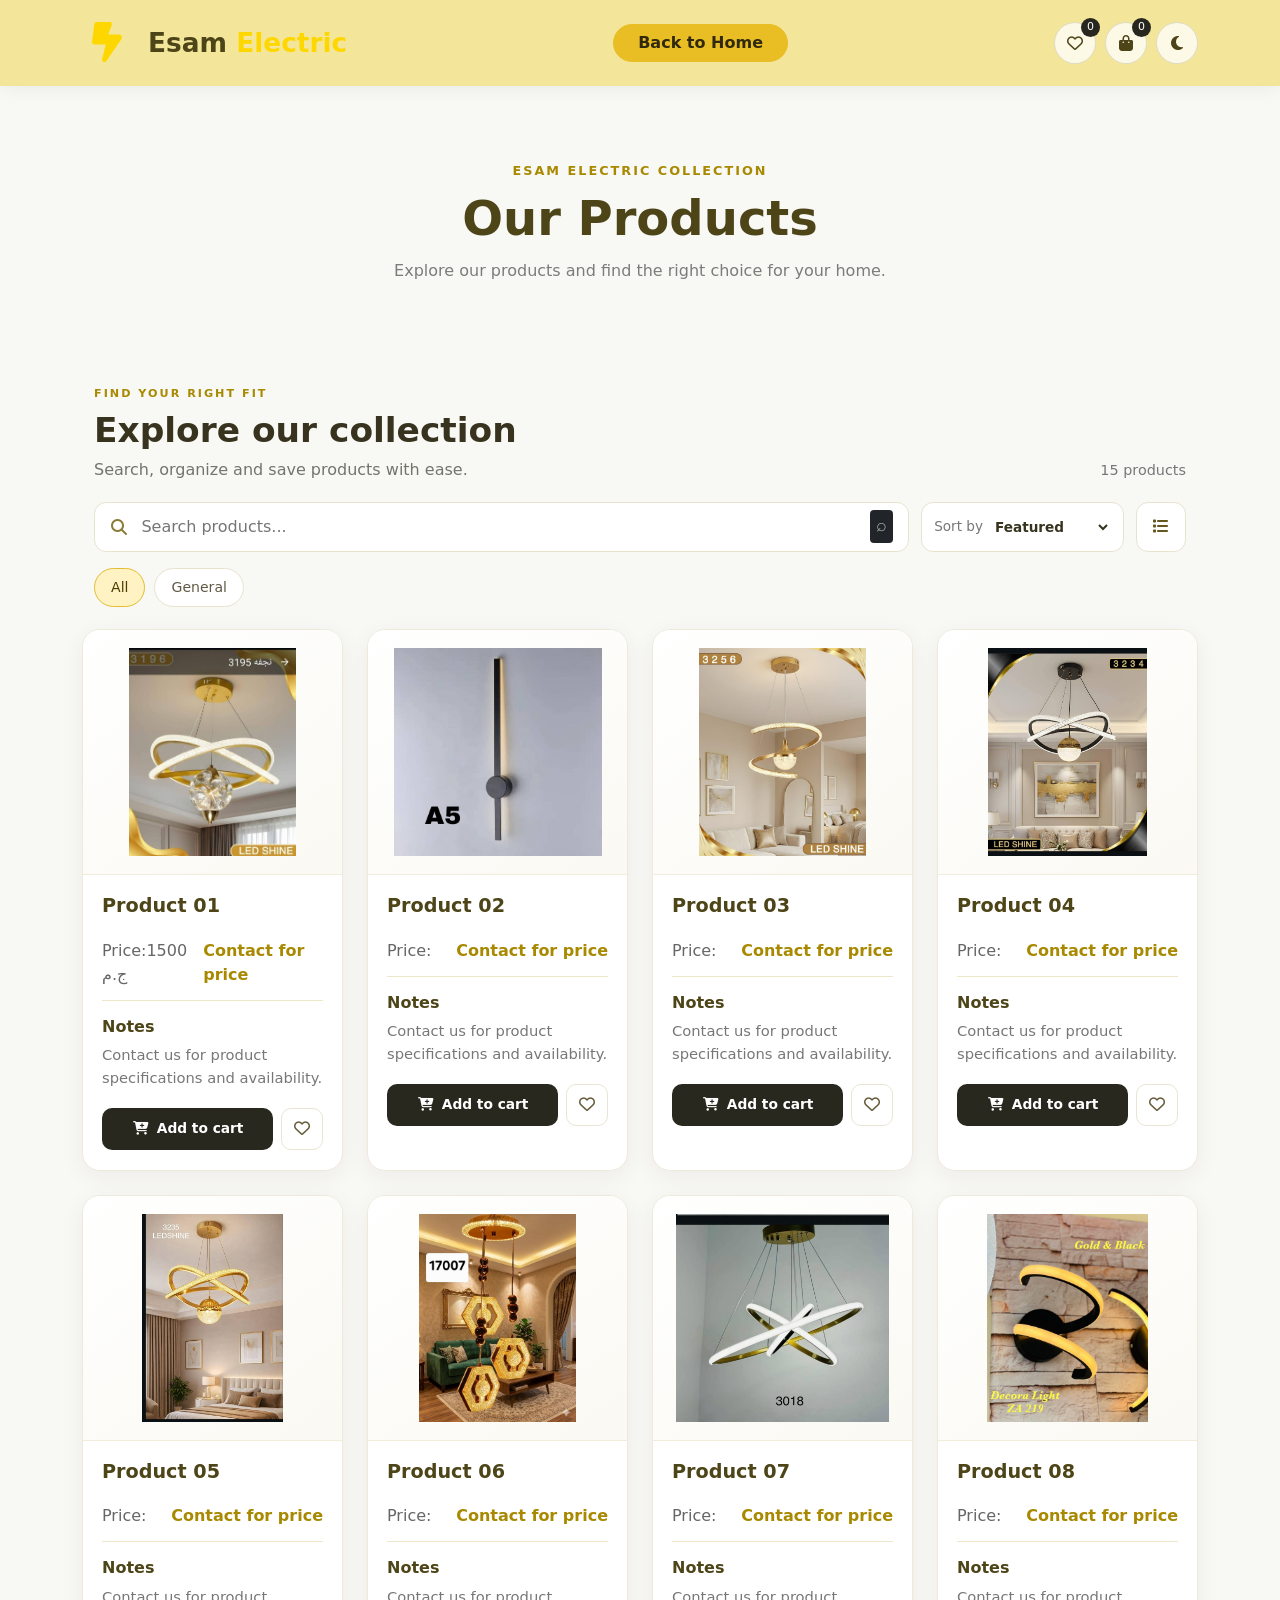
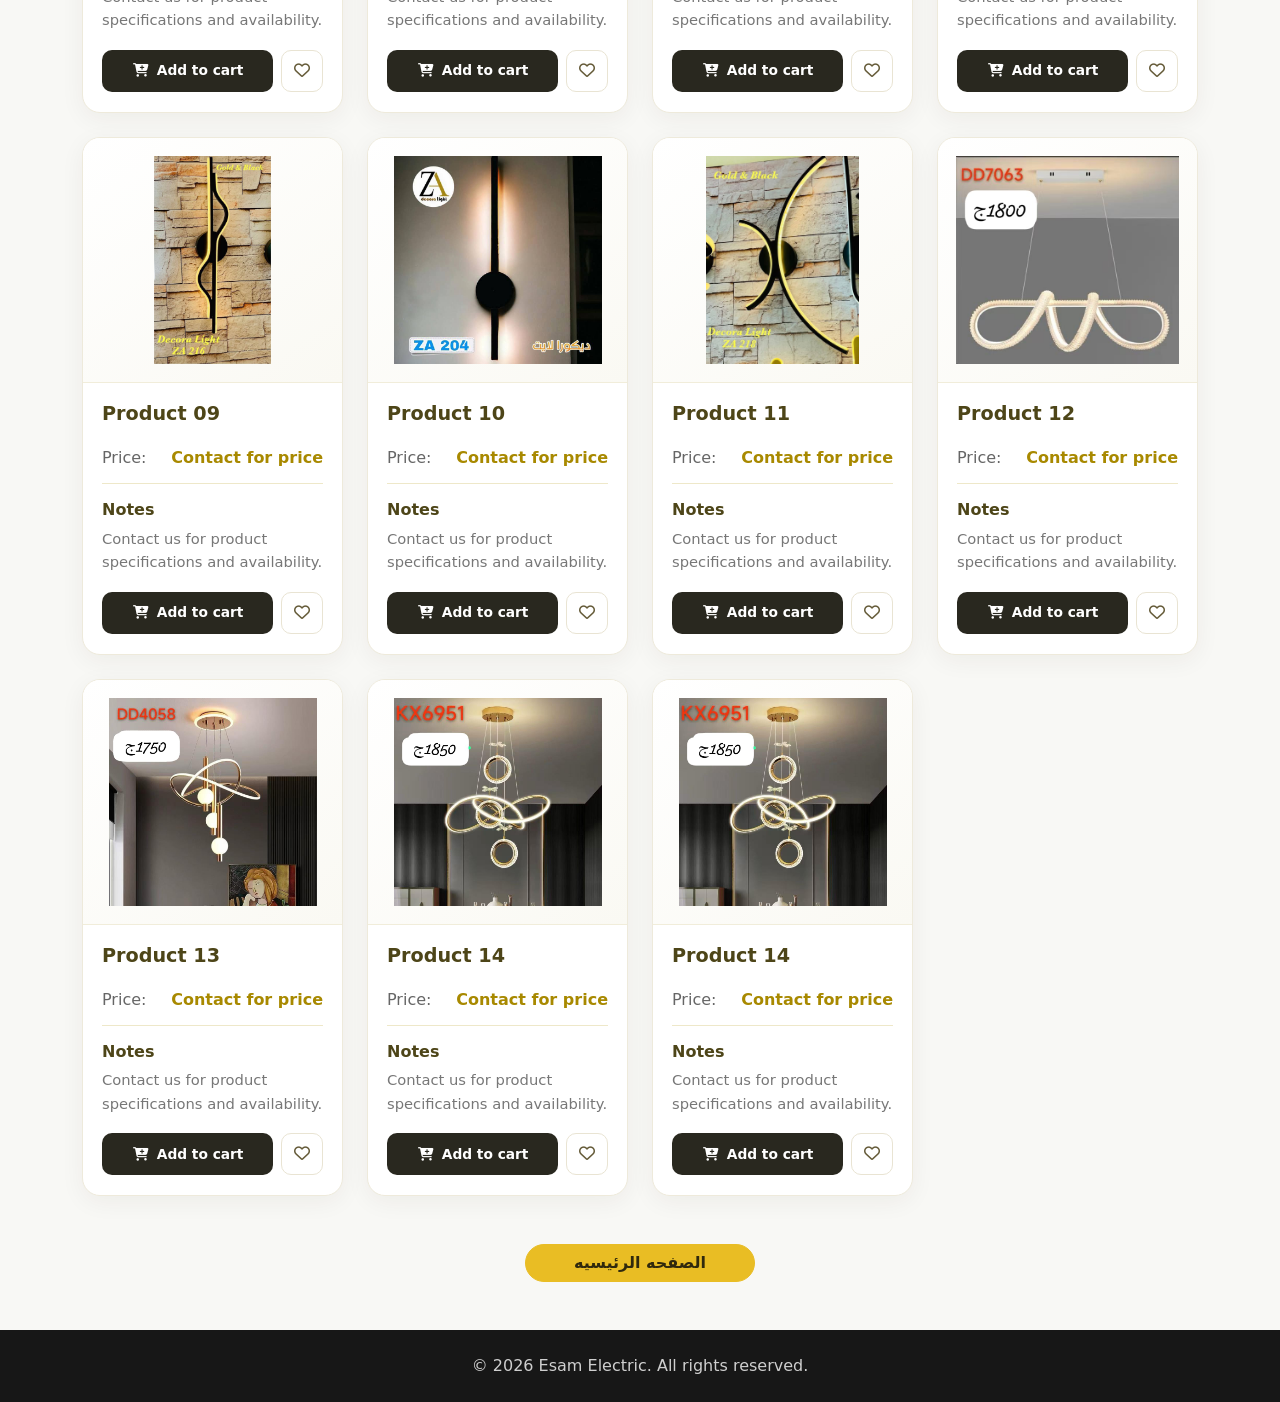
==== commit e0396765: "Translate product details and navigation to Arabic for improved accessibility" ====
--- a/products.html
+++ b/products.html
@@ -451,13 +451,40 @@
                 </article><!-- نهاية Product card -->
 
             </div>
+             <div class="col-sm-6 col-lg-4 col-xl-3">
+
+                <!-- بداية Product card: بطاقة منتج: تعرض صورة المنتج واسمه وتفاصيله، ومنها يستطيع العميل معاينة المنتج أو تنفيذ الإجراءات المتاحة له. -->
+                <article class="product-card h-100">
+
+                    <div class="product-image-wrap">
+
+                        <img alt="Product 14" class="product-image" loading="lazy"
+                            src="img2/WhatsApp Image 2026-04-24 at 6.48.46 PM.jpeg" />
+
+
+                    </div>
+
+                    <div class="product-info">
+                        <h2 class="product-name">Product 14</h2>
+                        <p class="product-price"><span>Price:</span> <strong>Contact for price</strong></p>
+
+                        <div class="product-notes">
+                            <h3>Notes</h3>
+                            <p>Contact us for product specifications and availability.</p>
+
+                        </div>
+
+                    </div>
+
+                </article><!-- نهاية Product card -->
+
+            </div>
 
         </div>
 
         <div class="text-center mt-5">
             <!-- START Button: btn main-btn rounded-pill px-5 --><a class="btn main-btn rounded-pill px-5"
-                href="index.html">Back to
-                Home</a><!-- END Button: btn main-btn rounded-pill px-5): زر الرجوع إلى الصفحة الرئيسية.) -->
+                href="index.html">الصفحه الرئيسيه</a><!-- END Button: btn main-btn rounded-pill px-5): زر الرجوع إلى الصفحة الرئيسية.) -->
 
         </div>
 
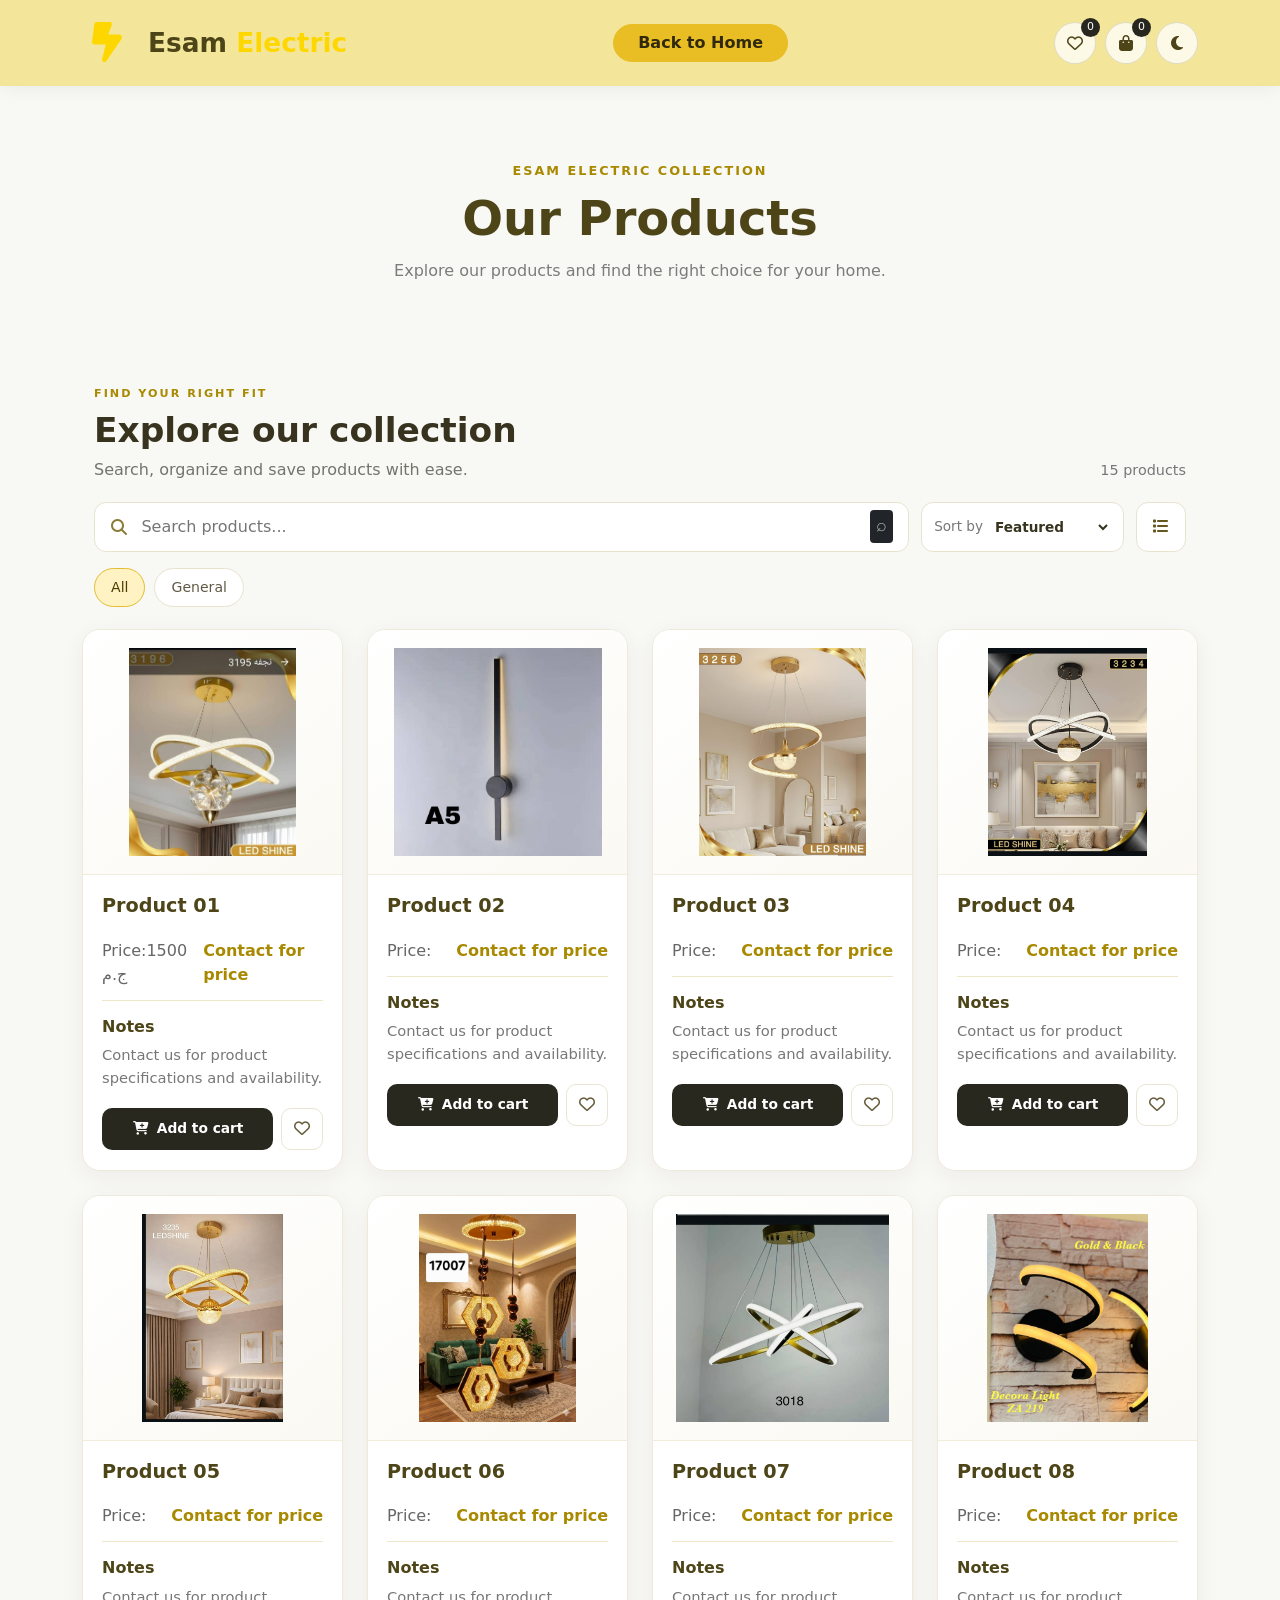
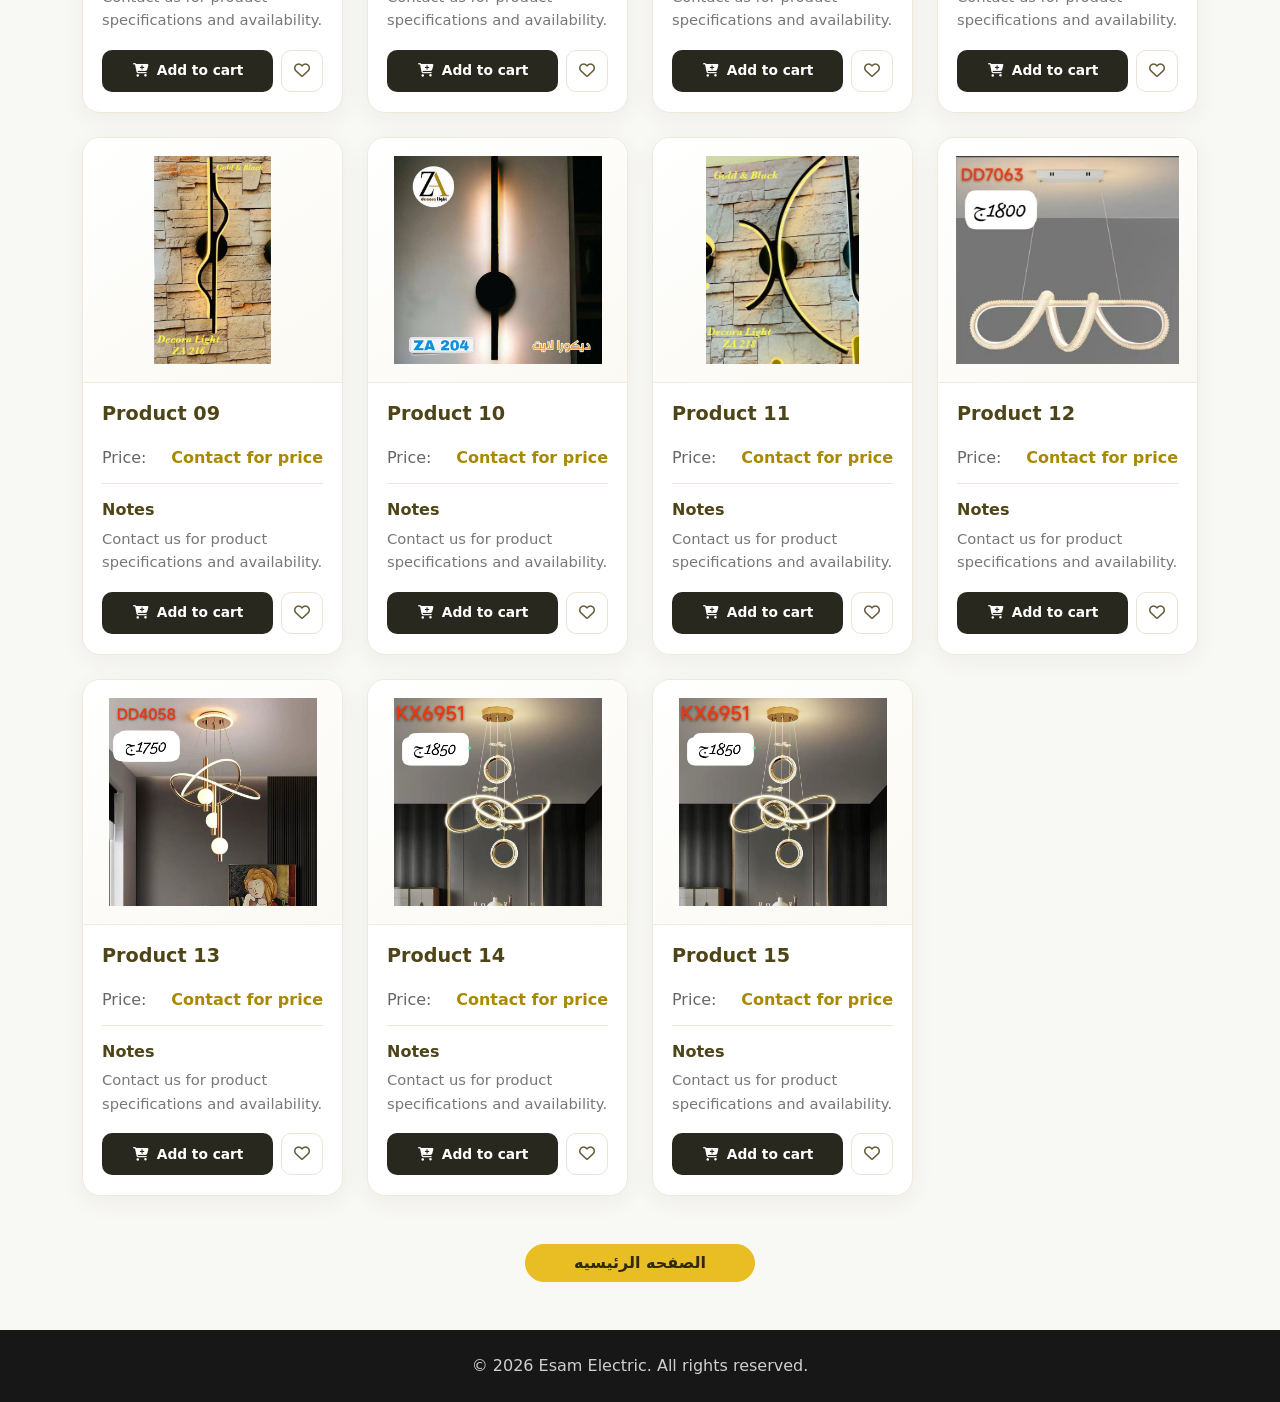
==== commit 61d9626e: "Update product name and image for Product 15" ====
--- a/products.html
+++ b/products.html
@@ -458,14 +458,14 @@
 
                     <div class="product-image-wrap">
 
-                        <img alt="Product 14" class="product-image" loading="lazy"
+                        <img alt="Product 15" class="product-image" loading="lazy"
                             src="img2/WhatsApp Image 2026-04-24 at 6.48.46 PM.jpeg" />
 
 
                     </div>
 
                     <div class="product-info">
-                        <h2 class="product-name">Product 14</h2>
+                        <h2 class="product-name">Product 15</h2>
                         <p class="product-price"><span>Price:</span> <strong>Contact for price</strong></p>
 
                         <div class="product-notes">
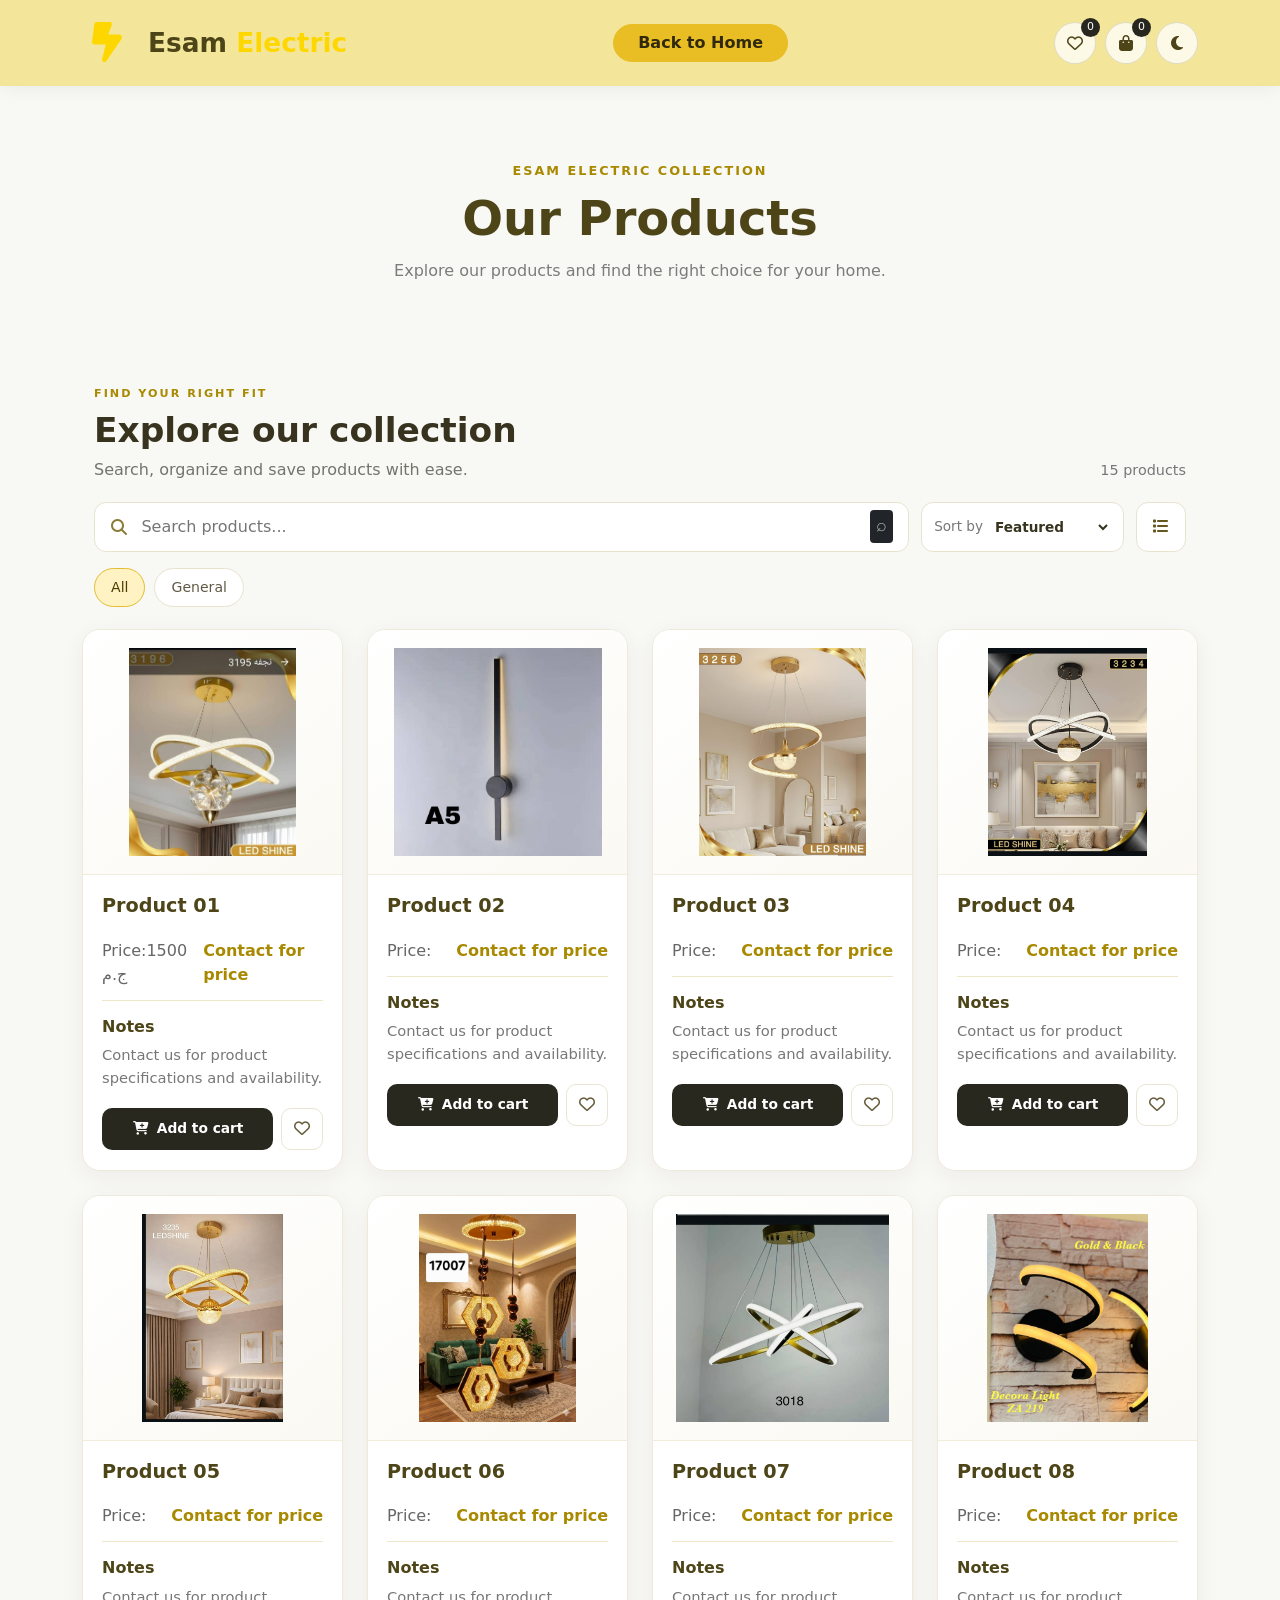
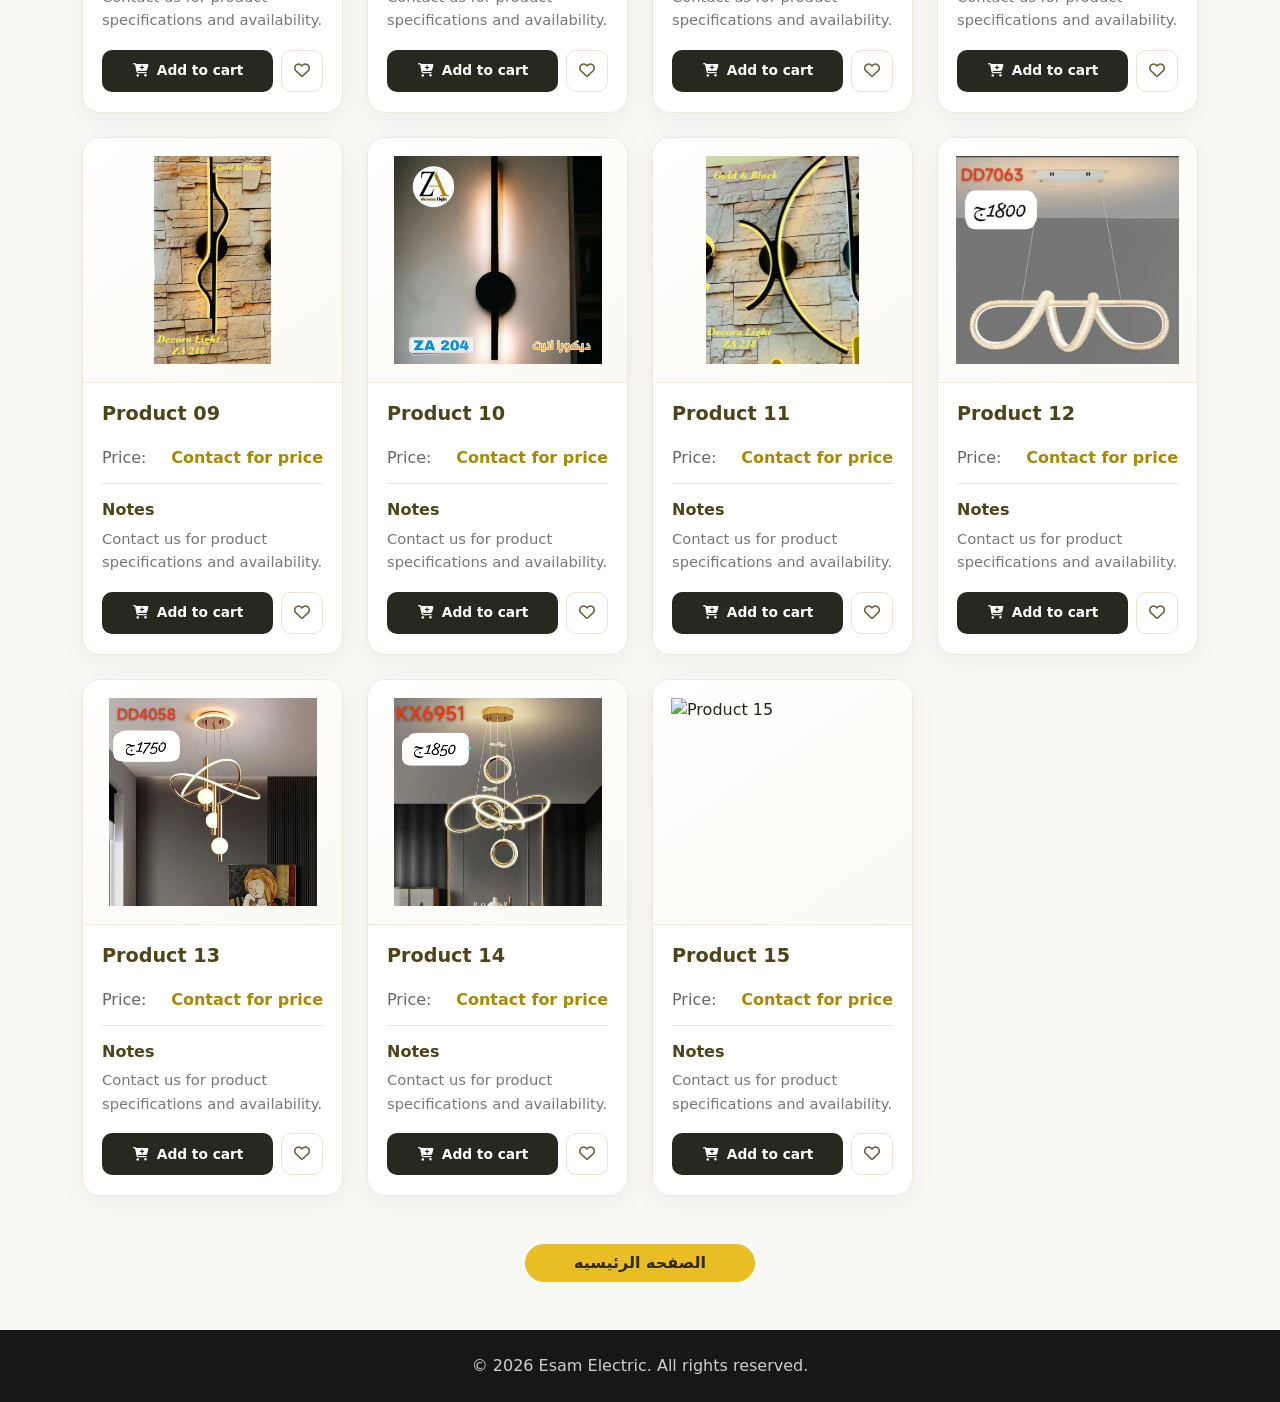
==== commit eae67b69: "Add new product image for Product 15 and update image source path" ====
--- a/products.html
+++ b/products.html
@@ -459,7 +459,7 @@
                     <div class="product-image-wrap">
 
                         <img alt="Product 15" class="product-image" loading="lazy"
-                            src="img2/WhatsApp Image 2026-04-24 at 6.48.46 PM.jpeg" />
+                            src="../EsamElectric/img2/عصام منير للأدوات الكهربائية.png" />
 
 
                     </div>
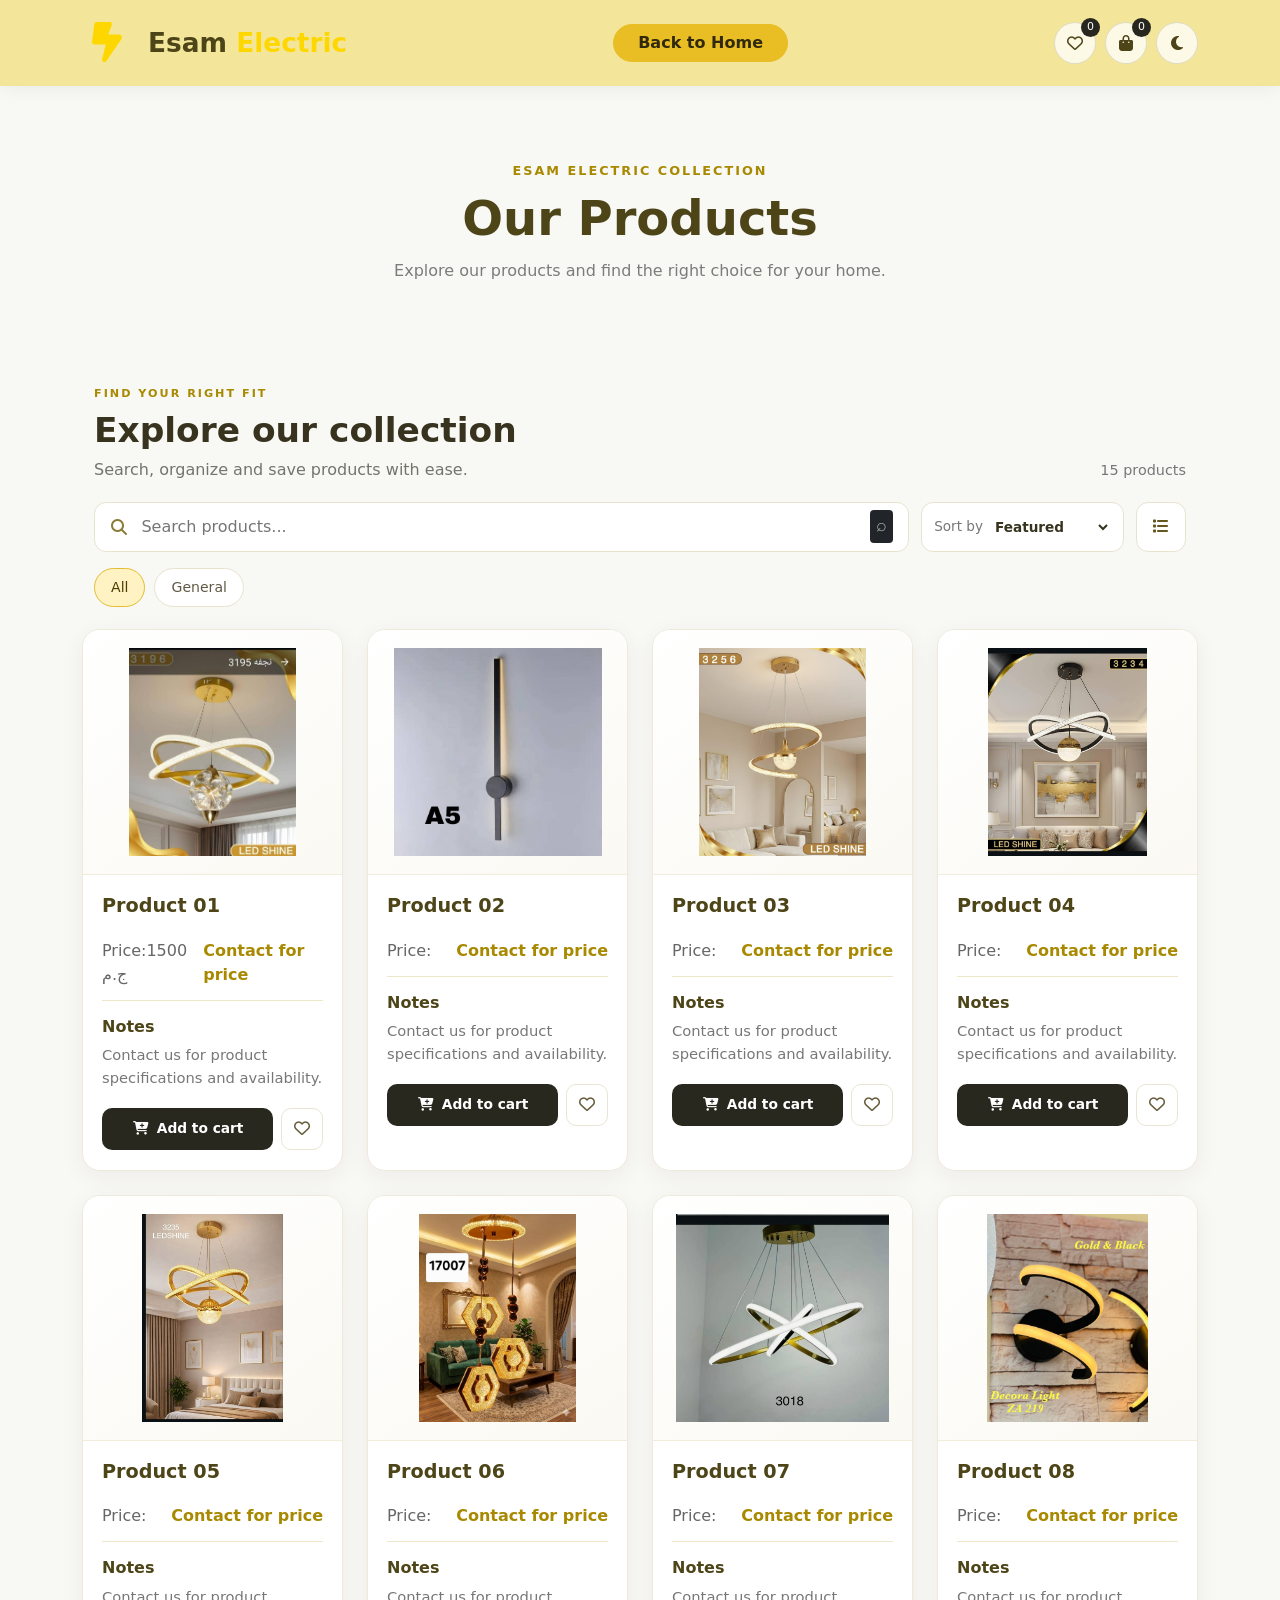
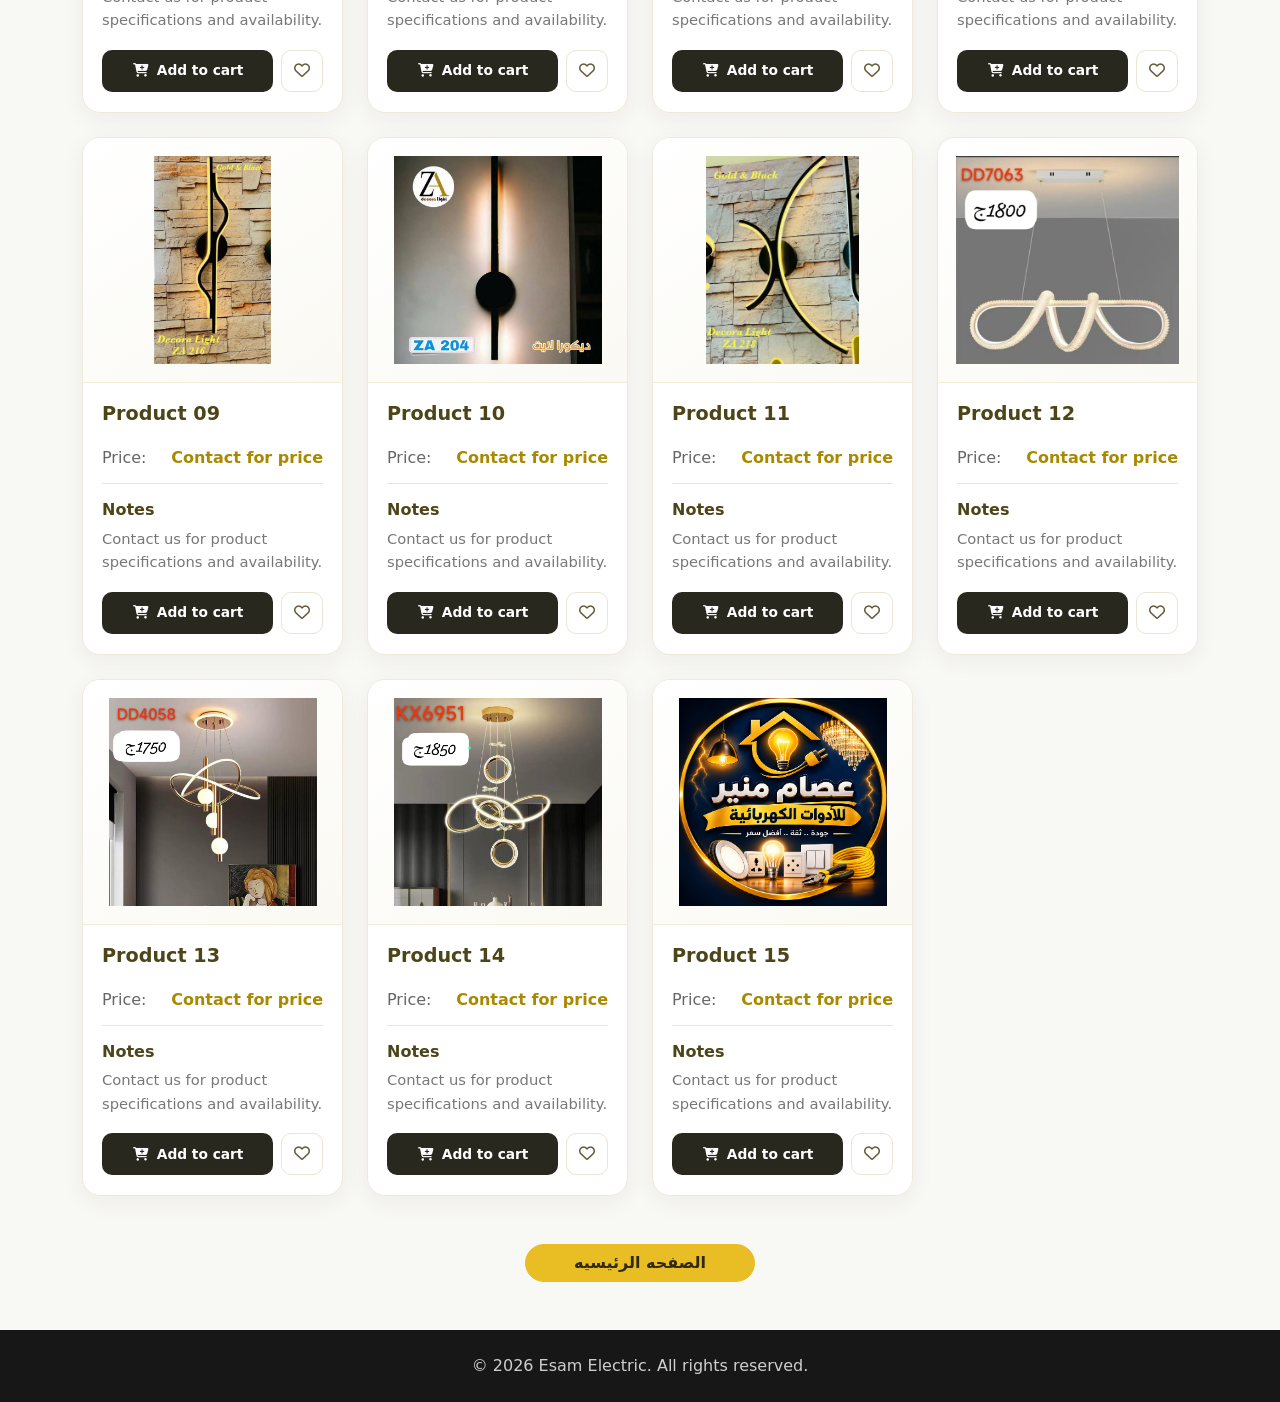
==== commit 73d5206b: "Update image source path for Product 15" ====
--- a/products.html
+++ b/products.html
@@ -459,7 +459,7 @@
                     <div class="product-image-wrap">
 
                         <img alt="Product 15" class="product-image" loading="lazy"
-                            src="../EsamElectric/img2/عصام منير للأدوات الكهربائية.png" />
+                            src="/img2/Golden Glow Electrical Store Badge.png" />
 
 
                     </div>
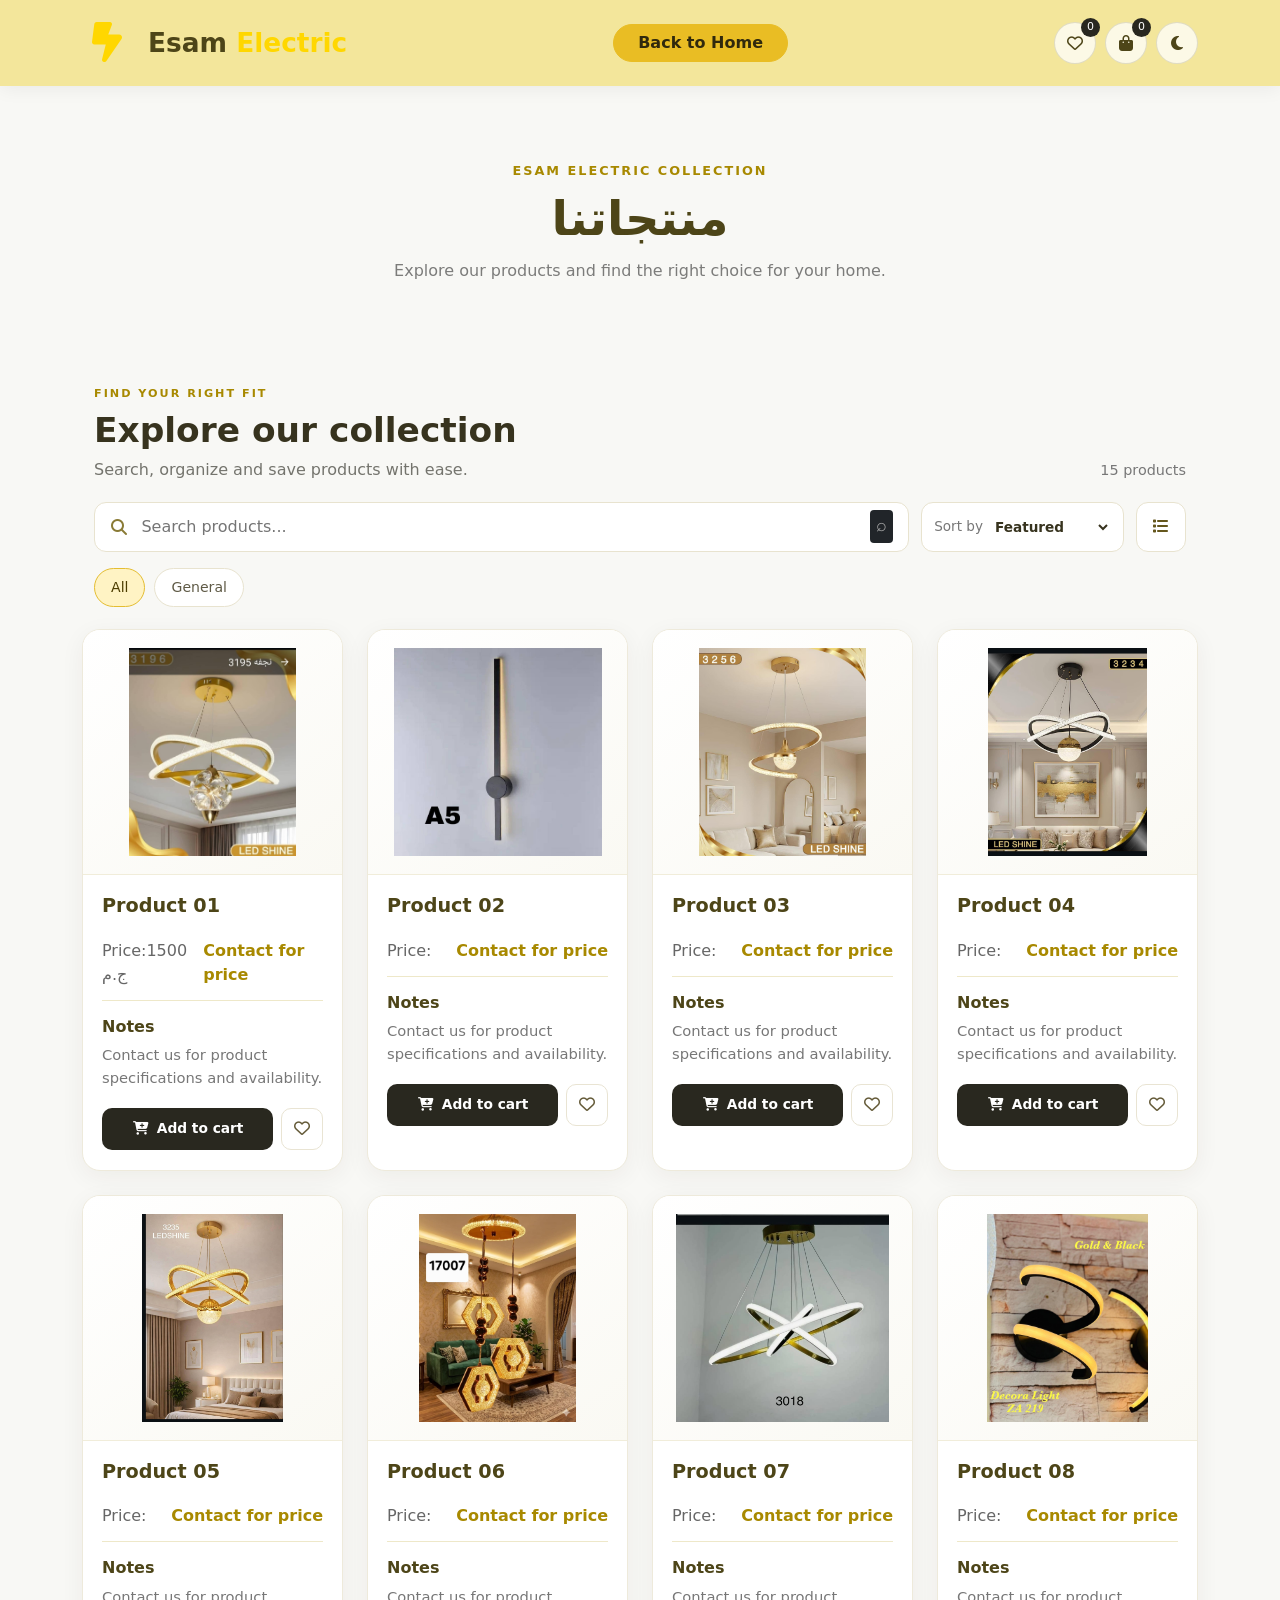
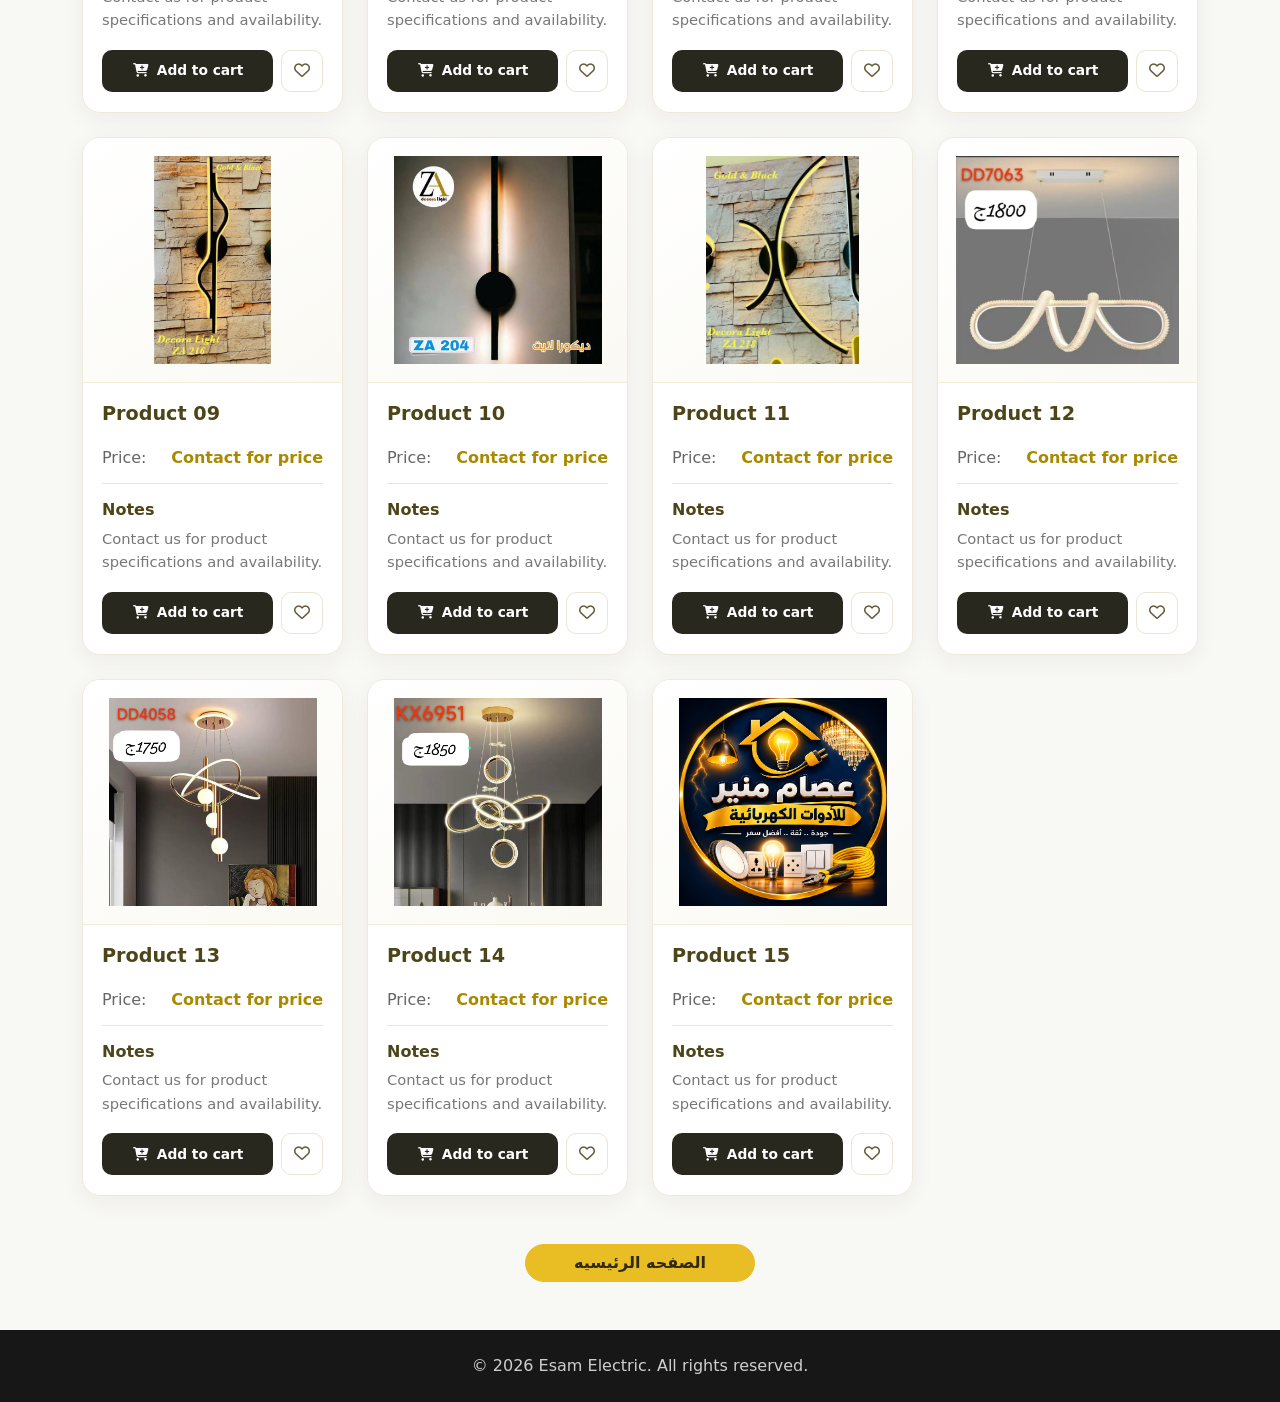
==== commit 201b16e8: "Update Arabic titles and text for better localization in index and products pages" ====
--- a/products.html
+++ b/products.html
@@ -7,7 +7,7 @@
     <meta content="width=device-width, initial-scale=1.0" name="viewport" />
     <meta content="Browse the Esam Electric product collection. Search, sort, save and prepare an order enquiry."
         name="description" />
-    <title>Products | Esam Electric</title>
+    <title>منتجاتنا | Esam Electric</title>
     <link href="css/all.min.css" rel="stylesheet" />
     <link href="css/bootstrap.css" rel="stylesheet" />
     <link href="css/all.css" rel="stylesheet" />
@@ -35,7 +35,7 @@
 
         <div class="container">
             <p class="products-eyebrow">ESAM ELECTRIC COLLECTION</p>
-            <h1>Our Products</h1>
+            <h1>منتجاتنا</h1>
             <p class="text-black-50 mb-0">Explore our products and find the right choice for your home.</p>
 
         </div>
@@ -459,7 +459,7 @@
                     <div class="product-image-wrap">
 
                         <img alt="Product 15" class="product-image" loading="lazy"
-                            src="/img2/Golden Glow Electrical Store Badge.png" />
+                            src="img2/Golden Glow Electrical Store Badge.png" />
 
 
                     </div>
